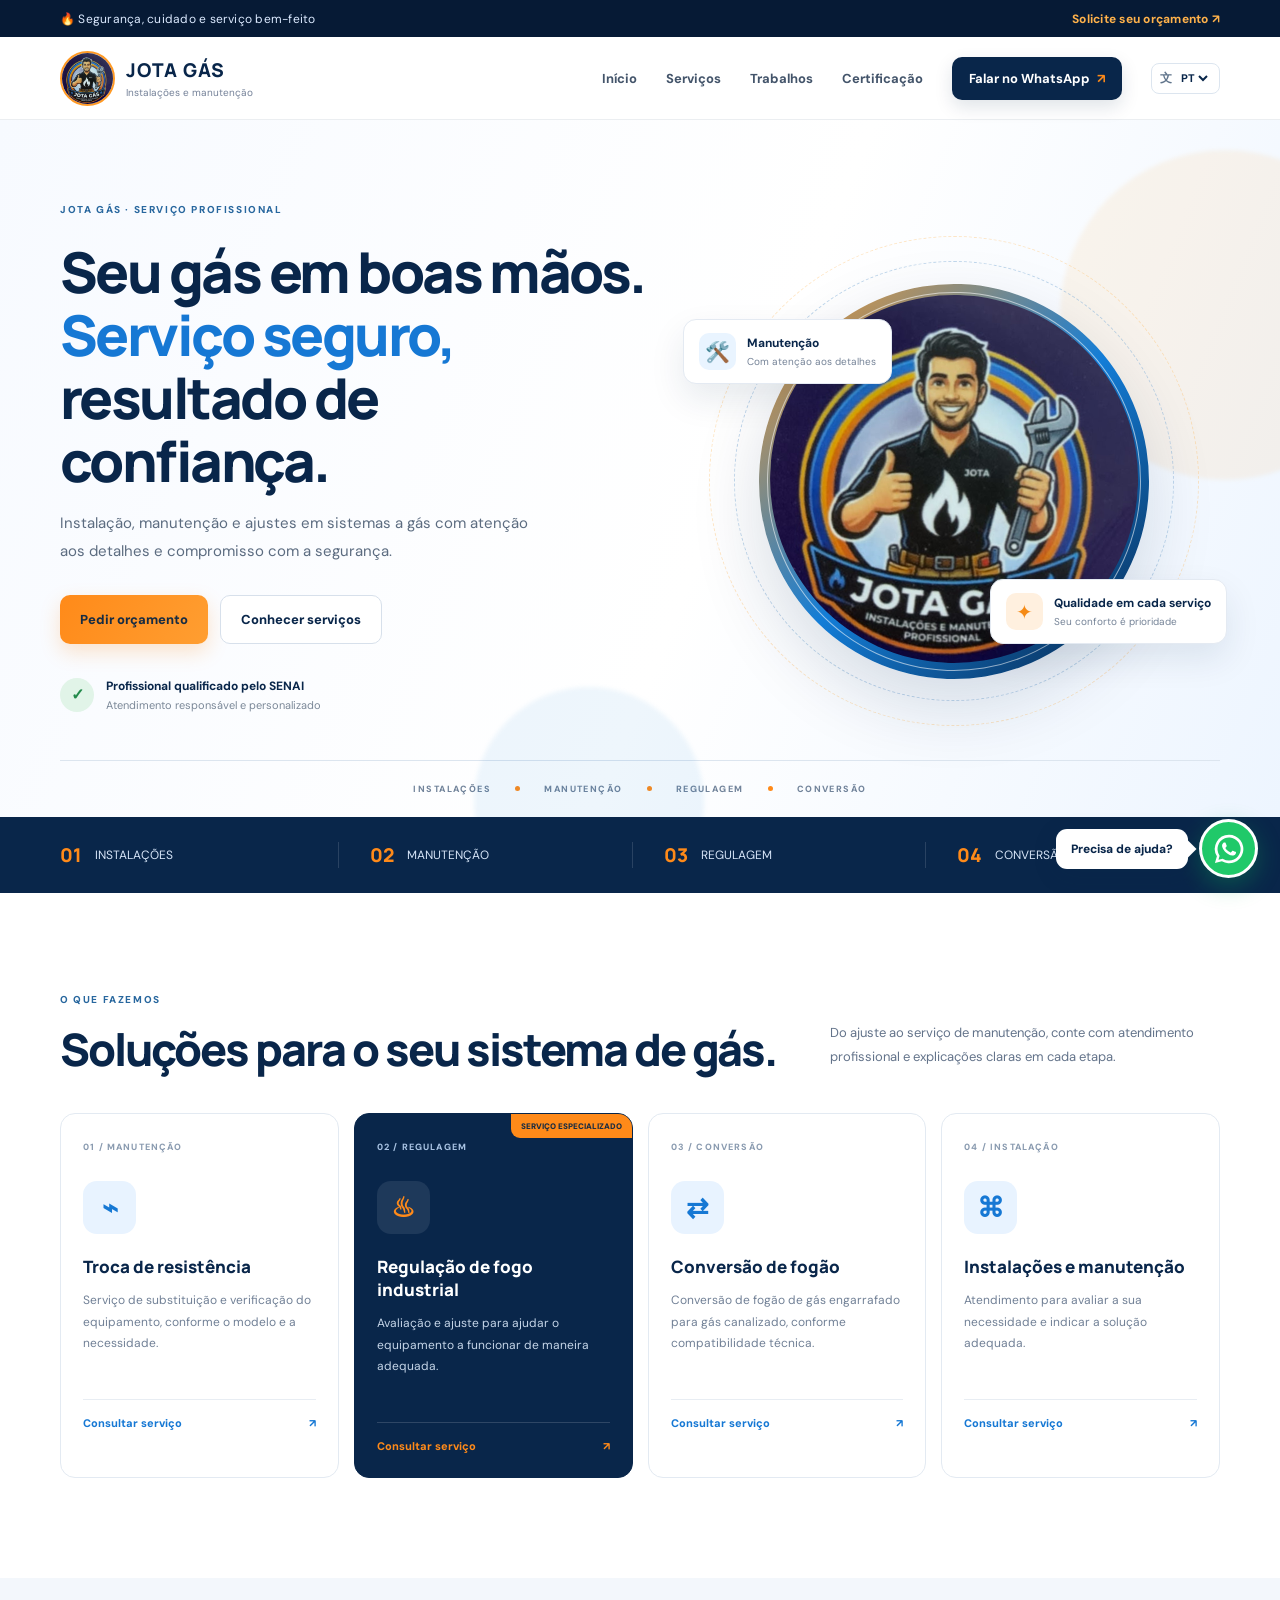
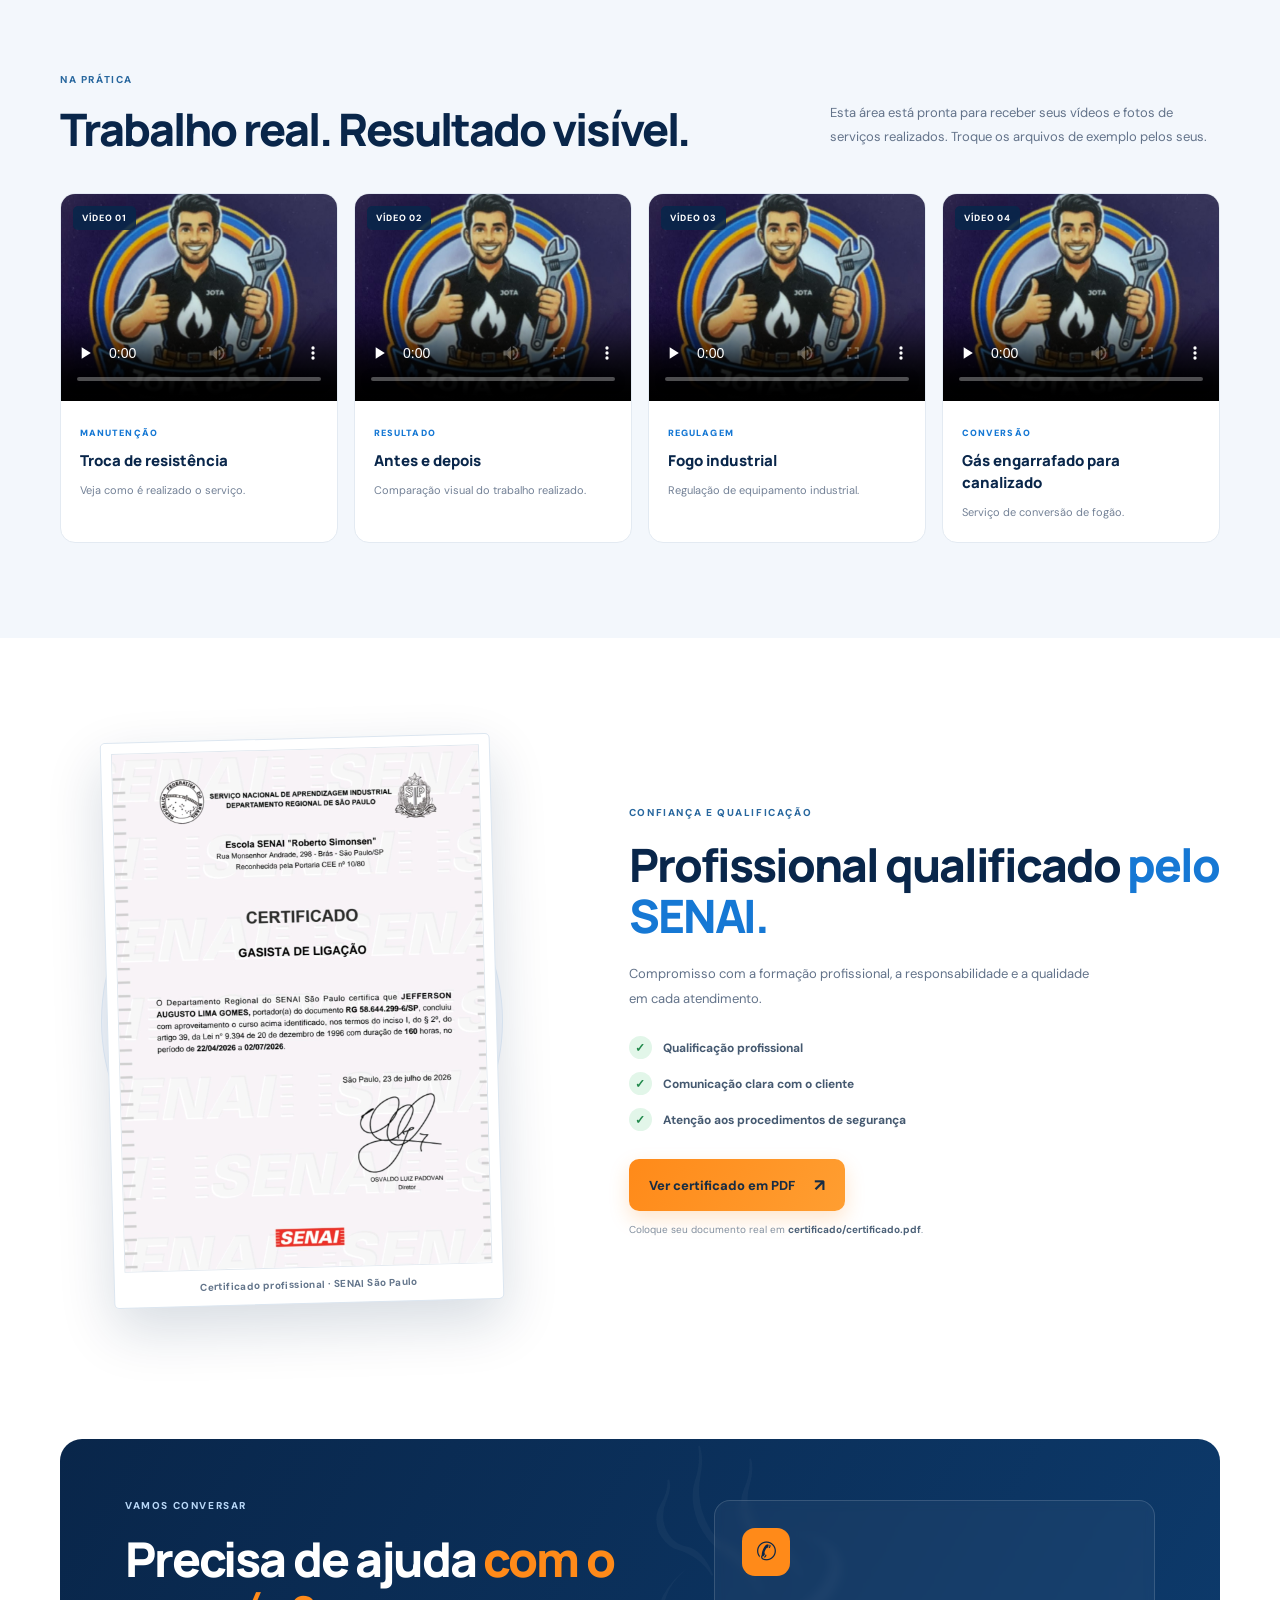
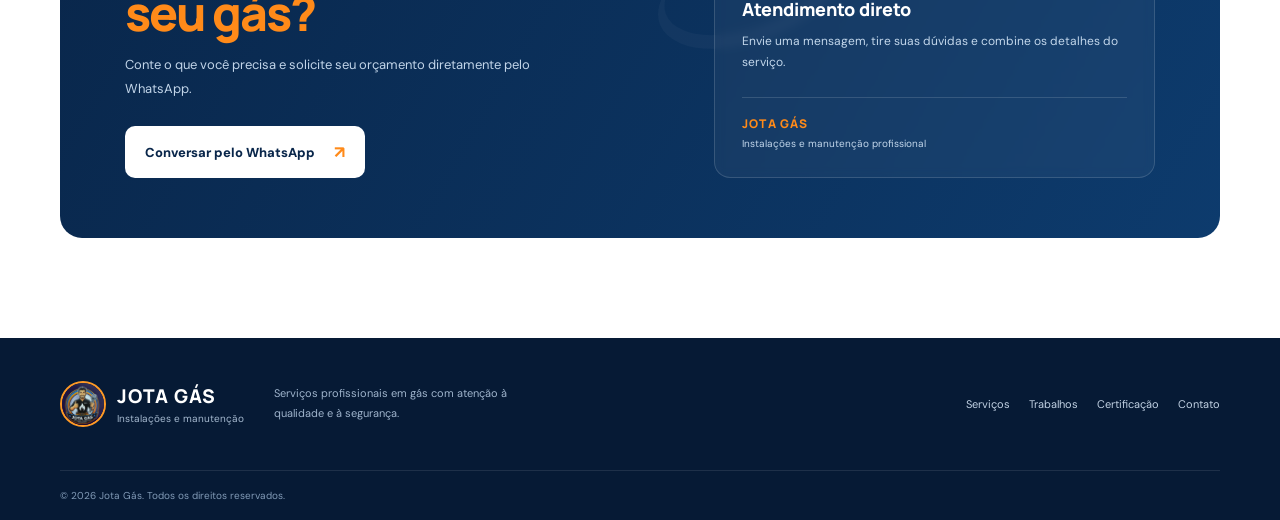
==== index.html @ b39dd852 "Update index.html" ====
<!DOCTYPE html>
<html lang="pt-BR">
<head>
  <meta charset="UTF-8">
  <meta name="viewport" content="width=device-width, initial-scale=1.0">
  <meta name="theme-color" content="#09264a">
  <meta name="description" content="Jota Gás — instalações, manutenção e serviços profissionais em gás. Atendimento pelo WhatsApp.">
  <title>Jota Gás | Instalações e Manutenção Profissional</title>

  <link rel="preconnect" href="https://fonts.googleapis.com">
  <link rel="preconnect" href="https://fonts.gstatic.com" crossorigin>
  <link href="https://fonts.googleapis.com/css2?family=DM+Sans:wght@400;500;600;700&family=Manrope:wght@400;500;600;700;800&display=swap" rel="stylesheet">

  <link rel="stylesheet" href="style.css">
</head>

<body>

  <!-- BARRA SUPERIOR -->
  <div class="topline">
    <div class="container topline-inner">
      <span>🔥 Segurança, cuidado e serviço bem-feito</span>
      <a href="#contato">
        Solicite seu orçamento <span aria-hidden="true">↗</span>
      </a>
    </div>
  </div>

  <!-- CABEÇALHO -->
  <header class="header">
    <div class="container nav-wrap">

      <a class="brand" href="#inicio" aria-label="Jota Gás - início">
        <img src="assets/logo-jota-gas.jpg" alt="Logo Jota Gás">
        <span>
          <strong>JOTA GÁS</strong>
          <small>Instalações e manutenção</small>
        </span>
      </a>

      <button class="menu-toggle" id="menuToggle"
        aria-label="Abrir menu" aria-expanded="false">
        <span></span>
        <span></span>
        <span></span>
      </button>

      <nav class="nav" id="nav">
        <a href="#inicio">Início</a>
        <a href="#servicos">Serviços</a>
        <a href="#trabalhos">Trabalhos</a>
        <a href="#certificado">Certificação</a>

        <a href="#contato" class="nav-cta">
          Falar no WhatsApp <span>↗</span>
        </a>

        <label class="language-switch" aria-label="Selecionar idioma">
          <span>文</span>
          <select id="languageSelect">
            <option value="pt-BR">PT</option>
            <option value="es">ES</option>
          </select>
        </label>
      </nav>

    </div>
  </header>

  <main>

    <!-- INÍCIO -->
    <section class="hero" id="inicio">

      <div class="hero-glow glow-one"></div>
      <div class="hero-glow glow-two"></div>

      <div class="container hero-grid">

        <div class="hero-copy reveal">

          <div class="eyebrow">
            <span class="eyebrow-dot"></span>
            JOTA GÁS · SERVIÇO PROFISSIONAL
          </div>

          <h1>
            Seu gás em boas mãos.<br>
            <span>Serviço seguro,</span><br>
            resultado de confiança.
          </h1>

          <p>
            Instalação, manutenção e ajustes em sistemas a gás
            com atenção aos detalhes e compromisso com a segurança.
          </p>

          <div class="hero-actions">
            <a class="btn btn-orange" href="#contato">
              Pedir orçamento <span>↗</span>
            </a>

            <a class="btn btn-outline" href="#servicos">
              <span class="play-icon">▶</span>
              Conhecer serviços
            </a>
          </div>

          <div class="hero-proof">
            <div class="proof-icon">✓</div>
            <div>
              <strong>Profissional qualificado pelo SENAI</strong>
              <small>Atendimento responsável e personalizado</small>
            </div>
          </div>

        </div>

        <div class="hero-visual reveal">

          <div class="hero-image-frame">
            <img src="assets/logo-jota-gas.jpg" alt="Identidade visual Jota Gás">
          </div>

          <div class="floating-note note-top">
            <span class="note-icon">🛠️</span>
            <div>
              <strong>Manutenção</strong>
              <small>Com atenção aos detalhes</small>
            </div>
          </div>

          <div class="floating-note note-bottom">
            <span class="note-icon orange">✦</span>
            <div>
              <strong>Qualidade em cada serviço</strong>
              <small>Seu conforto é prioridade</small>
            </div>
          </div>

          <div class="orbit orbit-a"></div>
          <div class="orbit orbit-b"></div>

        </div>

      </div>

      <div class="hero-bottom container">
        <span>INSTALAÇÕES</span><i></i>
        <span>MANUTENÇÃO</span><i></i>
        <span>REGULAGEM</span><i></i>
        <span>CONVERSÃO</span>
      </div>

    </section>

    <!-- DIFERENCIAIS -->
    <section class="trust-strip">
      <div class="container trust-grid">

        <div><b>01</b><span>Atendimento personalizado</span></div>
        <div><b>02</b><span>Orientação clara</span></div>
        <div><b>03</b><span>Foco em segurança</span></div>
        <div><b>04</b><span>Orçamento pelo WhatsApp</span></div>

      </div>
    </section>

    <!-- SERVIÇOS -->
    <section class="section services" id="servicos">
      <div class="container">

        <div class="section-heading reveal">

          <div>
            <div class="eyebrow">
              <span class="eyebrow-dot"></span>
              O QUE FAZEMOS
            </div>

            <h2>
              Soluções para o seu<br>
              <span>sistema de gás.</span>
            </h2>
          </div>

          <p>
            Do ajuste ao serviço de manutenção, conte com atendimento
            profissional e explicações claras em cada etapa.
          </p>

        </div>

        <div class="service-grid">

          <article class="service-card reveal">
            <div class="service-number">01 / MANUTENÇÃO</div>
            <div class="service-icon">⌁</div>

            <h3>Troca de resistência</h3>

            <p>
              Serviço de substituição e verificação do equipamento,
              conforme o modelo e a necessidade.
            </p>

            <a href="#contato" class="text-link"
              data-service="Troca de resistência">
              Consultar serviço <span>↗</span>
            </a>
          </article>

          <article class="service-card reveal featured">
            <div class="featured-tag">SERVIÇO ESPECIALIZADO</div>
            <div class="service-number">02 / REGULAGEM</div>
            <div class="service-icon">♨</div>

            <h3>Regulação de fogo industrial</h3>

            <p>
              Avaliação e ajuste para ajudar o equipamento
              a funcionar de maneira adequada.
            </p>

            <a href="#contato" class="text-link"
              data-service="Regulação de fogo industrial">
              Consultar serviço <span>↗</span>
            </a>
          </article>

          <article class="service-card reveal">
            <div class="service-number">03 / CONVERSÃO</div>
            <div class="service-icon">⇄</div>

            <h3>Conversão de fogão</h3>

            <p>
              Conversão de fogão de gás engarrafado para gás
              canalizado, conforme compatibilidade técnica.
            </p>

            <a href="#contato" class="text-link"
              data-service="Conversão de fogão para gás canalizado">
              Consultar serviço <span>↗</span>
            </a>
          </article>

          <article class="service-card reveal">
            <div class="service-number">04 / INSTALAÇÃO</div>
            <div class="service-icon">⌘</div>

            <h3>Instalações e manutenção</h3>

            <p>
              Atendimento para avaliar a sua necessidade
              e indicar a solução adequada.
            </p>

            <a href="#contato" class="text-link"
              data-service="Instalação ou manutenção de gás">
              Consultar serviço <span>↗</span>
            </a>
          </article>

        </div>
      </div>
    </section>

    <!-- VÍDEOS DE SERVIÇOS -->
    <section class="work-section" id="trabalhos">
      <div class="container">

        <div class="section-heading reveal">

          <div>
            <div class="eyebrow">
              <span class="eyebrow-dot"></span>
              NA PRÁTICA
            </div>

            <h2>
              Trabalho real.<br>
              <span>Resultado visível.</span>
            </h2>
          </div>

          <p>
            Conheça alguns dos serviços realizados pela Jota Gás.
            Assista aos vídeos e veja o trabalho na prática.
          </p>

        </div>

        <div class="work-grid">

          <!-- VÍDEO 1: TROCA DE RESISTÊNCIA -->
          <article class="work-card reveal">
            <div class="video-box">

              <video controls preload="none"
                playsinline poster="assets/logo-jota-gas.jpg">

                <source
                  src="https://www.dropbox.com/scl/fi/dbr6i4u9u4eh4umpe9jw5/antes-e-depois.mp4?rlkey=3hzh4wllg8vjygkenc4xn86ic&st=21f41i94&dl=1"
                  type="video/mp4">

                Seu navegador não suporta vídeo.
              </video>

              <span class="video-label">VÍDEO 01</span>
            </div>

            <div class="work-info">
              <span>MANUTENÇÃO</span>
              <h3>Troca de resistência</h3>
              <p>Veja como é realizado o serviço.</p>
            </div>
          </article>

          <!-- VÍDEO 2: ANTES E DEPOIS -->
          <article class="work-card reveal">
            <div class="video-box">

              <video controls preload="none"
                playsinline poster="assets/logo-jota-gas.jpg">

                <source
                  src="https://www.dropbox.com/scl/fi/edfctpz7jhsf4n76e5yf8/conversao-gas-canalizado.mp4?rlkey=751ypilnlzzcg7hvbvoiobd46&st=zlhns64r&dl=1"
                  type="video/mp4">

                Seu navegador não suporta vídeo.
              </video>

              <span class="video-label">VÍDEO 02</span>
            </div>

            <div class="work-info">
              <span>RESULTADO</span>
              <h3>Antes e depois</h3>
              <p>Comparação visual do trabalho realizado.</p>
            </div>
          </article>

          <!-- VÍDEO 3: FOGO INDUSTRIAL -->
          <article class="work-card reveal">
            <div class="video-box">

              <video controls preload="none"
                playsinline poster="assets/logo-jota-gas.jpg">

                <source
                  src="https://www.dropbox.com/scl/fi/eb65o9rx5phvmwj9i4o9o/HnVideoEditor_2026_11_03_103806008.mp4?rlkey=zq9l4fepmkvkedjf3y2xrg2m1&st=4picil2j&dl=1"
                  type="video/mp4">

                Seu navegador não suporta vídeo.
              </video>

              <span class="video-label">VÍDEO 03</span>
            </div>

            <div class="work-info">
              <span>REGULAGEM</span>
              <h3>Fogo industrial</h3>
              <p>Regulação de equipamento industrial.</p>
            </div>
          </article>

          <!-- VÍDEO 4: CONVERSÃO PARA GÁS CANALIZADO -->
          <article class="work-card reveal">
            <div class="video-box">

              <video controls preload="none"
                playsinline poster="assets/logo-jota-gas.jpg">

                <source
                  src="https://www.dropbox.com/scl/fi/mnfijfrzu4a7v6qpe3s74/HnVideoEditor_2026_11_03_204552830.mp4?rlkey=4tqgecrynn3399ztdjt9eqfav&st=m7wo98aj&dl=1"
                  type="video/mp4">

                Seu navegador não suporta vídeo.
              </video>

              <span class="video-label">VÍDEO 04</span>
            </div>

            <div class="work-info">
              <span>CONVERSÃO</span>
              <h3>Gás engarrafado para canalizado</h3>
              <p>Serviço de conversão de fogão.</p>
            </div>
          </article>

        </div>
      </div>
    </section>

    <!-- CERTIFICAÇÃO -->
        <section class="qualification" id="certificado">
      <div class="container qualification-grid">
        <div class="certificate-art reveal"><div class="certificate-real-frame"><a href="assets/certificado-senai.jpg" target="_blank" rel="noopener" aria-label="Abrir certificado SENAI em tamanho grande"><img class="certificate-real-image" src="assets/certificado-senai.jpg" alt="Certificado SENAI de Gasista de Ligação em nome de Jefferson Augusto Lima Gomes"></a><p class="certificate-caption">Certificado profissional · SENAI São Paulo</p></div><div class="cert-orbit"></div></div>
        <div class="qualification-copy reveal"><div class="eyebrow"><span class="eyebrow-dot"></span> CONFIANÇA E QUALIFICAÇÃO</div><h2>Profissional qualificado <span>pelo SENAI.</span></h2><p>Compromisso com a formação profissional, a responsabilidade e a qualidade em cada atendimento.</p><ul class="check-list"><li><span>✓</span> Qualificação profissional</li><li><span>✓</span> Comunicação clara com o cliente</li><li><span>✓</span> Atenção aos procedimentos de segurança</li></ul><a class="btn btn-orange" href="certificado/certificado.pdf" target="_blank" rel="noopener">Ver certificado em PDF <span>↗</span></a><small class="file-note">Coloque seu documento real em <b>certificado/certificado.pdf</b>.</small></div>
      </div>
    </section>

    <!-- CONTATO -->
    <section class="contact-section" id="contato">
      <div class="container contact-panel reveal">

        <div class="contact-decoration">♨</div>

        <div class="contact-copy">

          <div class="eyebrow light">
            <span class="eyebrow-dot"></span>
            VAMOS CONVERSAR
          </div>

          <h2>
            Precisa de ajuda<br>
            com o seu <span>gás?</span>
          </h2>

          <p>
            Conte o que você precisa e solicite seu orçamento
            diretamente pelo WhatsApp.
          </p>

          <a class="btn btn-white" id="contactWhatsapp"
            href="https://wa.me/5514998007658"
            target="_blank" rel="noopener">
            Conversar pelo WhatsApp <span>↗</span>
          </a>

        </div>

        <div class="contact-side">

          <div class="contact-mini-icon">✆</div>

          <h3>Atendimento direto</h3>

          <p>
            Envie uma mensagem, tire suas dúvidas e combine
            os detalhes do serviço.
          </p>

          <div class="contact-divider"></div>

          <span>JOTA GÁS</span>
          <small>Instalações e manutenção profissional</small>

        </div>

      </div>
    </section>

  </main>

  <!-- RODAPÉ: REMOVIDO "FEITO COM CARINHO" -->
  <footer class="footer">

    <div class="container footer-main">

      <a class="brand footer-brand" href="#inicio">
        <img src="assets/logo-jota-gas.jpg" alt="Logo Jota Gás">
        <span>
          <strong>JOTA GÁS</strong>
          <small>Instalações e manutenção</small>
        </span>
      </a>

      <p>
        Serviços profissionais em gás com atenção
        à qualidade e à segurança.
      </p>

      <div class="footer-links">
        <a href="#servicos">Serviços</a>
        <a href="#trabalhos">Trabalhos</a>
        <a href="#certificado">Certificação</a>
        <a href="#contato">Contato</a>
      </div>

    </div>

    <div class="container footer-bottom">
      <span>
        © <span id="year"></span> Jota Gás. Todos os direitos reservados.
      </span>
    </div>

  </footer>

  <!-- BOTÃO FLUTUANTE DO WHATSAPP -->
  <a class="whatsapp-float"
    id="floatingWhatsapp"
    href="https://wa.me/5514998007658"
    target="_blank"
    rel="noopener"
    aria-label="Falar com Jota Gás pelo WhatsApp">

    <span class="help-bubble">Precisa de ajuda?</span>

    <span class="wa-icon">
      <svg viewBox="0 0 32 32" aria-hidden="true">
        <path d="M16 .8A15.1 15.1 0 0 0 3.1 23.8L1 31l7.4-1.9A15.2 15.2 0 1 0 16 .8Zm0 27.5a12.3 12.3 0 0 1-6.3-1.7l-.5-.3-4.4 1.1 1.2-4.3-.3-.5A12.3 12.3 0 1 1 16 28.3Zm6.8-9.2c-.4-.2-2.2-1.1-2.6-1.2-.3-.1-.6-.2-.8.2-.2.4-1 1.2-1.2 1.4-.2.2-.4.3-.8.1-.4-.2-1.6-.6-3-1.9-1.1-1-1.9-2.2-2.1-2.6-.2-.4 0-.6.2-.8l.6-.7c.2-.2.2-.4.4-.6.1-.2 0-.5 0-.7-.1-.2-.8-2-1.1-2.7-.3-.7-.6-.6-.8-.6h-.7c-.2 0-.7.1-1 .5-.4.4-1.3 1.3-1.3 3.1s1.3 3.6 1.5 3.9c.2.3 2.6 4 6.2 5.5.9.4 1.6.6 2.1.7.9.3 1.7.2 2.3.1.7-.1 2.2-.9 2.5-1.8.3-.9.3-1.6.2-1.8-.1-.2-.3-.3-.7-.5Z"/>
      </svg>
    </span>

  </a>

  <script src="script.js"></script>

</body>
</html>
---- style.css ----
:root{--navy:#09264a;--navy2:#061a35;--blue:#1678d4;--orange:#ff8a19;--orange2:#ffb24b;--ink:#12243a;--muted:#63738a;--white:#fff;--pale:#f3f7fc;--line:#e3eaf2;--shadow:0 20px 60px rgba(7,31,62,.12)}
*{box-sizing:border-box}html{scroll-behavior:smooth;scroll-padding-top:90px}body{margin:0;font-family:"DM Sans",sans-serif;color:var(--ink);background:#fff;overflow-x:hidden}a{color:inherit;text-decoration:none}.container{width:min(1160px,calc(100% - 44px));margin:auto}.topline{background:#061a35;color:#dceaff;font-size:12px;letter-spacing:.02em}.topline-inner{height:37px;display:flex;align-items:center;justify-content:space-between}.topline a{color:#ffb24b;font-weight:700}.header{position:sticky;top:0;z-index:50;background:rgba(255,255,255,.94);backdrop-filter:blur(18px);border-bottom:1px solid rgba(9,38,74,.08)}.nav-wrap{height:82px;display:flex;align-items:center;justify-content:space-between}.brand{display:flex;align-items:center;gap:11px;min-width:0}.brand img{width:55px;height:55px;border-radius:50%;object-fit:cover;border:2px solid #ff9a25}.brand strong{display:block;font:800 19px Manrope,sans-serif;letter-spacing:.04em;color:var(--navy)}.brand small{display:block;font-size:10px;color:#748198;margin-top:3px}.nav{display:flex;align-items:center;gap:29px;font-size:13px;font-weight:700;color:#43546a}.nav>a:not(.nav-cta):hover{color:var(--blue)}.nav-cta{background:var(--navy);color:white;padding:13px 17px;border-radius:10px;box-shadow:0 7px 18px #09264a20}.nav-cta span{color:var(--orange);margin-left:7px}.menu-toggle{display:none;background:none;border:0;padding:8px}.menu-toggle span{display:block;width:25px;height:2px;background:var(--navy);margin:5px}
.hero{position:relative;background:linear-gradient(112deg,#f7faff 0%,#fff 56%,#edf5ff 100%);padding:83px 0 0;overflow:hidden}.hero-grid{display:grid;grid-template-columns:1.05fr .95fr;align-items:center;gap:40px;min-height:500px}.hero-copy{position:relative;z-index:2;padding-bottom:48px}.eyebrow{display:flex;align-items:center;gap:9px;color:#28679e;font-size:10px;font-weight:800;letter-spacing:.16em}.eyebrow-dot{width:8px;height:8px;border-radius:50%;background:var(--orange);box-shadow:0 0 0 5px #ff8a191c}.hero h1,.section-heading h2,.qualification h2,.contact-copy h2{font:800 clamp(37px,4.4vw,59px)/1.12 Manrope,sans-serif;letter-spacing:-.045em;color:var(--navy);margin:24px 0 18px}.hero h1 span,.section-heading h2 span,.qualification h2 span{color:var(--blue)}.hero-copy>p{max-width:490px;color:#5c6c80;font-size:15px;line-height:1.85;margin:0}.hero-actions{display:flex;flex-wrap:wrap;gap:12px;margin-top:29px}.btn{display:inline-flex;align-items:center;justify-content:center;gap:19px;padding:15px 20px;border-radius:10px;font-size:13px;font-weight:800;transition:transform .25s,box-shadow .25s}.btn:hover{transform:translateY(-3px);box-shadow:0 12px 25px #09264a24}.btn-orange{background:linear-gradient(120deg,var(--orange),#ff9e31);color:#172c43;box-shadow:0 8px 20px #ff8a1938}.btn-orange span{font-size:17px}.btn-outline{border:1px solid #d7e0eb;background:#fff;color:var(--navy)}.play-icon{font-size:11px;color:var(--blue)}.hero-proof{display:flex;align-items:center;gap:12px;margin-top:34px}.proof-icon{width:34px;height:34px;display:grid;place-items:center;background:#e1f4e8;color:#238a4b;border-radius:50%;font-weight:900}.hero-proof strong,.hero-proof small{display:block}.hero-proof strong{font-size:12px;color:var(--navy)}.hero-proof small{font-size:11px;color:#7b8898;margin-top:4px}.hero-visual{min-height:480px;position:relative;display:flex;align-items:center;justify-content:center}.hero-image-frame{position:relative;z-index:2;width:min(390px,85%);aspect-ratio:1;border-radius:50%;padding:11px;background:linear-gradient(135deg,#ff9b28,#137dd7 52%,#09264a);box-shadow:0 28px 70px #09264a24;transform:rotate(2deg)}.hero-image-frame:before{content:"";position:absolute;inset:8px;border:1px solid #ffffff90;border-radius:50%;z-index:1;pointer-events:none}.hero-image-frame img{width:100%;height:100%;border-radius:50%;object-fit:cover;object-position:center}.hero-glow{position:absolute;border-radius:50%;filter:blur(2px);pointer-events:none}.glow-one{width:330px;height:330px;background:#ffb24b1b;right:-110px;top:30px}.glow-two{width:230px;height:230px;background:#1682d512;left:37%;bottom:-100px}.floating-note{position:absolute;z-index:3;display:flex;align-items:center;gap:11px;background:#fff;border:1px solid #e4eaf2;border-radius:13px;padding:13px 15px;box-shadow:0 15px 35px #09264a18;animation:float 5s ease-in-out infinite}.note-top{top:78px;left:-5px}.note-bottom{right:-7px;bottom:77px;animation-delay:-2s}.note-icon{width:37px;height:37px;display:grid;place-items:center;border-radius:10px;background:#e9f4ff;font-size:20px}.note-icon.orange{background:#fff0df;color:#f58a15}.floating-note strong,.floating-note small{display:block}.floating-note strong{font-size:12px;color:var(--navy)}.floating-note small{font-size:10px;color:#758397;margin-top:4px}.orbit{position:absolute;border:1px dashed #8eb7dc88;border-radius:50%;width:440px;height:440px}.orbit-b{width:490px;height:490px;border-color:#ffb24b50}.hero-bottom{height:57px;border-top:1px solid #dce5ef;display:flex;align-items:center;justify-content:center;gap:24px;color:#71839a;font-size:9px;font-weight:800;letter-spacing:.16em}.hero-bottom i{width:5px;height:5px;background:var(--orange);border-radius:50%}
.trust-strip{background:var(--navy);color:white}.trust-grid{display:grid;grid-template-columns:repeat(4,1fr);padding:25px 0;gap:15px}.trust-grid>div{display:flex;align-items:center;gap:13px;border-right:1px solid #ffffff22;padding-left:16px}.trust-grid>div:first-child{padding-left:0}.trust-grid>div:last-child{border:0}.trust-grid b{font:800 19px Manrope;color:var(--orange)}.trust-grid span{font-size:12px;color:#d7e5f8}
.section{padding:100px 0}.section-heading{display:flex;align-items:flex-end;justify-content:space-between;gap:35px;margin-bottom:39px}.section-heading h2{font-size:clamp(32px,3.5vw,45px);margin:18px 0 0}.section-heading>p{max-width:390px;color:var(--muted);font-size:13px;line-height:1.85;margin:0 0 5px}.service-grid{display:grid;grid-template-columns:repeat(4,1fr);gap:15px}.service-card{position:relative;padding:27px 22px 24px;border:1px solid var(--line);border-radius:15px;background:white;transition:transform .3s,box-shadow .3s,border .3s;overflow:hidden}.service-card:hover{transform:translateY(-7px);box-shadow:var(--shadow);border-color:#b5d4f0}.service-card.featured{background:var(--navy);color:white;border-color:var(--navy)}.service-number{font-size:9px;font-weight:800;letter-spacing:.13em;color:#8a9bb0}.featured .service-number{color:#a9c3e3}.service-icon{display:grid;place-items:center;width:53px;height:53px;margin:28px 0 21px;border-radius:14px;background:#e8f3ff;color:var(--blue);font-size:27px;font-weight:700}.featured .service-icon{background:#ffffff16;color:var(--orange)}.service-card h3{font:800 17px Manrope,sans-serif;margin:0 0 12px;color:var(--navy)}.featured h3{color:white}.service-card p{font-size:12px;line-height:1.8;color:#718096;min-height:86px;margin:0 0 23px}.featured p{color:#c5d5e8}.text-link{display:flex;align-items:center;justify-content:space-between;border-top:1px solid #e8edf3;padding-top:16px;font-size:11px;font-weight:800;color:var(--blue)}.featured .text-link{border-color:#ffffff26;color:var(--orange)}.featured-tag{position:absolute;right:0;top:0;background:var(--orange);color:#1b2d42;font-size:8px;font-weight:900;padding:7px 10px;border-radius:0 0 0 9px}
.work-section{background:var(--pale);padding:95px 0}.work-grid{display:grid;grid-template-columns:repeat(4,1fr);gap:16px}.work-card{background:white;border:1px solid #e3eaf2;border-radius:15px;overflow:hidden;transition:transform .3s,box-shadow .3s}.work-card:hover{transform:translateY(-5px);box-shadow:var(--shadow)}.video-box{position:relative;background:#071b35;aspect-ratio:4/3;overflow:hidden}.video-box video{display:block;width:100%;height:100%;object-fit:cover}.video-label{position:absolute;top:12px;left:12px;padding:6px 9px;border-radius:5px;background:#09264ae0;color:white;font-size:9px;font-weight:800;letter-spacing:.08em;pointer-events:none}.work-info{padding:19px 19px 21px}.work-info>span{font-size:9px;font-weight:900;letter-spacing:.12em;color:var(--blue)}.work-info h3{font:800 15px/1.45 Manrope,sans-serif;color:var(--navy);margin:9px 0}.work-info p{font-size:11px;line-height:1.7;color:#738196;margin:0}.gallery-tip{display:flex;align-items:center;gap:8px;margin-top:23px;padding:14px 17px;border:1px dashed #bfd0e1;border-radius:10px;color:#63758b;font-size:11px;flex-wrap:wrap}.gallery-tip span{color:var(--blue);font-size:17px}.gallery-tip b{color:var(--navy)}
.qualification{padding:100px 0;background:#fff;overflow:hidden}.qualification-grid{display:grid;grid-template-columns:.9fr 1.1fr;align-items:center;gap:85px}.certificate-art{position:relative;display:grid;place-items:center;min-height:380px}.certificate-paper{position:relative;z-index:2;width:290px;min-height:345px;padding:27px 24px;background:linear-gradient(145deg,#fff,#f4f8fc);border:7px solid white;outline:1px solid #cbd9e7;box-shadow:0 22px 55px #09264a20;transform:rotate(-3deg);text-align:center}.certificate-paper:before{content:"";position:absolute;inset:7px;border:1px solid #d5e1ed;pointer-events:none}.cert-seal{width:47px;height:47px;border:2px solid var(--orange);border-radius:50%;display:grid;place-items:center;margin:0 auto 15px;color:var(--navy);font:800 15px Manrope}.cert-small{font-size:8px;letter-spacing:.17em;font-weight:900;color:#73869b}.certificate-paper h3{font:800 25px/1.2 Manrope;color:var(--navy);margin:19px 0}.certificate-paper h3 span{color:var(--blue)}.cert-line{height:3px;width:48px;background:var(--orange);margin:0 auto 17px}.certificate-paper p{font-size:10px;line-height:1.7;color:#718096}.cert-footer{display:flex;justify-content:space-between;border-top:1px solid #d9e2ec;margin-top:28px;padding-top:13px;font-size:8px;font-weight:900;color:var(--navy)}.cert-orbit{position:absolute;width:350px;height:350px;border-radius:50%;border:1px solid #dbe9f7;box-shadow:0 0 0 25px #f5f9fe,0 0 0 26px #e4effa}.qualification h2{font-size:clamp(33px,3.7vw,46px);margin:20px 0}.qualification-copy>p{max-width:480px;color:var(--muted);font-size:13px;line-height:1.9}.check-list{list-style:none;padding:0;margin:25px 0 28px;display:grid;gap:13px}.check-list li{display:flex;align-items:center;gap:11px;font-size:12px;font-weight:700;color:#455970}.check-list span{display:grid;place-items:center;width:23px;height:23px;border-radius:50%;background:#e2f6e9;color:#21894b;font-size:12px}.file-note{display:block;color:#8390a0;font-size:10px;margin-top:12px}.file-note b{color:#4c6178}
.contact-section{padding:35px 0 100px}.contact-panel{position:relative;display:grid;grid-template-columns:1.1fr .9fr;gap:50px;align-items:center;overflow:hidden;padding:60px 65px;background:linear-gradient(120deg,#09264a,#0d3b6d);border-radius:22px;color:white}.contact-decoration{position:absolute;font-size:280px;line-height:1;color:#ffffff08;right:31%;top:-30px;transform:rotate(-20deg);pointer-events:none}.eyebrow.light{color:#b8d7f7}.contact-copy,.contact-side{position:relative;z-index:1}.contact-copy h2{color:white;font-size:clamp(34px,4vw,48px);margin:20px 0 14px}.contact-copy h2 span{color:var(--orange)}.contact-copy p{max-width:410px;color:#c2d5e9;font-size:13px;line-height:1.8;margin-bottom:26px}.btn-white{background:#fff;color:var(--navy)}.btn-white span{color:var(--orange);font-size:17px}.contact-side{padding:27px;border:1px solid #ffffff25;border-radius:16px;background:#ffffff0b;backdrop-filter:blur(5px)}.contact-mini-icon{width:48px;height:48px;display:grid;place-items:center;border-radius:13px;background:var(--orange);color:var(--navy);font-size:25px}.contact-side h3{font:800 18px Manrope;margin:21px 0 10px}.contact-side p{font-size:12px;line-height:1.8;color:#c3d7eb;margin:0}.contact-divider{height:1px;background:#ffffff24;margin:23px 0 17px}.contact-side>span,.contact-side small{display:block}.contact-side>span{font:800 12px Manrope;color:var(--orange);letter-spacing:.1em}.contact-side small{font-size:10px;color:#c3d7eb;margin-top:5px}
.footer{background:#061a35;color:#d7e4f4}.footer-main{display:flex;align-items:center;gap:30px;padding:35px 0}.footer-brand strong{color:#fff}.footer-brand small{color:#a6bad0}.footer-brand img{width:46px;height:46px}.footer-main>p{max-width:260px;font-size:11px;line-height:1.8;color:#9fb4cc;margin-right:auto}.footer-links{display:flex;gap:19px;font-size:11px;color:#c2d2e4}.footer-links a:hover{color:var(--orange)}.footer-bottom{display:flex;justify-content:space-between;gap:15px;border-top:1px solid #ffffff19;padding:18px 0;color:#829bb7;font-size:10px}.footer-bottom b{color:var(--orange)}
.whatsapp-float{position:fixed;z-index:80;right:22px;bottom:22px;display:flex;align-items:center;gap:11px}.wa-icon{width:59px;height:59px;border-radius:50%;display:grid;place-items:center;background:#20c969;box-shadow:0 8px 25px #0caa5555;border:3px solid white;animation:waPulse 2s infinite}.wa-icon svg{width:30px;height:30px;fill:white}.help-bubble{background:white;color:var(--navy);font-size:12px;font-weight:800;padding:12px 15px;border-radius:11px;box-shadow:0 6px 25px #09264a20;position:relative;animation:float 3.5s ease-in-out infinite}.help-bubble:after{content:"";position:absolute;right:-6px;top:50%;transform:translateY(-50%) rotate(45deg);width:12px;height:12px;background:white}
.reveal{opacity:0;transform:translateY(22px);transition:opacity .7s ease,transform .7s ease}.reveal.visible{opacity:1;transform:translateY(0)}@keyframes float{0%,100%{transform:translateY(0)}50%{transform:translateY(-7px)}}@keyframes waPulse{0%{box-shadow:0 0 0 0 #20c96965,0 8px 25px #0caa5555}70%{box-shadow:0 0 0 13px #20c96900,0 8px 25px #0caa5555}100%{box-shadow:0 0 0 0 #20c96900,0 8px 25px #0caa5555}}
@media(max-width:980px){.nav{gap:16px}.nav-cta{padding:12px}.hero-grid{gap:12px}.hero h1{font-size:47px}.hero-visual{min-height:400px}.orbit{width:350px;height:350px}.orbit-b{width:390px;height:390px}.floating-note{padding:10px}.note-top{left:-4px}.note-bottom{right:-4px}.service-grid,.work-grid{grid-template-columns:repeat(2,1fr)}.service-card p{min-height:55px}.qualification-grid{gap:40px}.contact-panel{padding:45px}.footer-main{flex-wrap:wrap}.footer-main>p{max-width:unset;flex-basis:100%;order:3;margin:0}.footer-links{margin-left:auto}}
@media(max-width:700px){.container{width:min(100% - 32px,560px)}.topline-inner{height:34px;font-size:10px}.topline-inner>span{max-width:65%}.nav-wrap{height:70px}.brand img{width:47px;height:47px}.brand strong{font-size:16px}.brand small{font-size:9px}.menu-toggle{display:block;cursor:pointer}.nav{display:none;position:absolute;left:16px;right:16px;top:64px;flex-direction:column;align-items:stretch;gap:0;padding:10px;background:#fff;border:1px solid var(--line);border-radius:13px;box-shadow:var(--shadow)}.nav.open{display:flex}.nav>a{padding:14px 13px}.nav-cta{text-align:center;margin-top:5px}.hero{padding-top:51px}.hero-grid{grid-template-columns:1fr;gap:0}.hero-copy{padding-bottom:0}.hero h1{font-size:clamp(38px,10vw,50px);margin-top:19px}.hero-copy>p{font-size:13px}.hero-actions{margin-top:23px}.btn{padding:14px 15px;font-size:12px}.hero-proof{margin-top:25px}.hero-visual{min-height:365px;margin-top:8px}.hero-image-frame{width:min(290px,72%)}.orbit{width:300px;height:300px}.orbit-b{width:330px;height:330px}.note-top{top:34px;left:0}.note-bottom{bottom:37px;right:0}.floating-note strong{font-size:10px}.floating-note small{font-size:9px}.hero-bottom{height:48px;gap:10px;font-size:7px;letter-spacing:.08em}.trust-grid{grid-template-columns:repeat(2,1fr);gap:20px;padding:22px 0}.trust-grid>div{padding-left:0;border:0}.trust-grid b{font-size:17px}.trust-grid span{font-size:10px}.section,.work-section,.qualification{padding:70px 0}.section-heading{display:block;margin-bottom:28px}.section-heading h2{font-size:35px}.section-heading>p{margin-top:17px;font-size:12px}.service-grid,.work-grid{gap:11px}.service-card{padding:20px 15px}.service-number{font-size:8px}.service-icon{width:44px;height:44px;margin:22px 0 16px}.service-card h3{font-size:14px}.service-card p{font-size:11px;min-height:100px}.text-link{font-size:10px}.featured-tag{font-size:7px;padding:6px}.work-info{padding:15px 13px 17px}.work-info h3{font-size:13px}.work-info p{font-size:10px}.work-info>span{font-size:8px}.video-label{font-size:8px;top:7px;left:7px}.gallery-tip{font-size:10px;line-height:1.7}.qualification-grid{grid-template-columns:1fr;gap:35px}.certificate-art{min-height:330px}.certificate-paper{transform:rotate(-2deg) scale(.9)}.cert-orbit{width:300px;height:300px}.qualification h2{font-size:36px}.qualification-copy>p{font-size:12px}.contact-section{padding:15px 0 70px}.contact-panel{grid-template-columns:1fr;gap:30px;padding:32px 24px;border-radius:17px}.contact-copy h2{font-size:38px}.contact-side{padding:22px}.contact-decoration{font-size:190px;right:-5%;top:5%}.footer-main{gap:15px;padding:28px 0}.footer-links{width:100%;margin:0;flex-wrap:wrap;gap:15px}.footer-bottom{font-size:9px}.whatsapp-float{right:13px;bottom:14px;gap:8px}.wa-icon{width:53px;height:53px}.wa-icon svg{width:27px;height:27px}.help-bubble{font-size:10px;padding:10px 11px}}
@media(prefers-reduced-motion:reduce){*,*:before,*:after{scroll-behavior:auto!important;animation:none!important;transition:none!important}.reveal{opacity:1;transform:none}}

.language-switch{display:flex;align-items:center;gap:5px;padding:6px 8px;border:1px solid #dce5ef;border-radius:8px;background:#fff;color:#60748b;font-size:12px}
.language-switch select{border:0;background:transparent;color:#09264a;font:800 11px "DM Sans",sans-serif;outline:none;cursor:pointer}
@media(max-width:700px){.language-switch{justify-content:center;margin:5px 0 2px;padding:11px}.language-switch select{font-size:12px}}

/* Certificado SENAI real: substitui a ilustração decorativa anterior */
.certificate-real-frame{position:relative;z-index:2;width:min(100%,390px);padding:10px;background:#fff;border:1px solid #dce6f0;border-radius:5px;box-shadow:0 22px 55px rgba(9,38,74,.16);transform:rotate(-1.5deg)}
.certificate-real-frame a{display:block;line-height:0;cursor:zoom-in}
.certificate-real-image{display:block;width:100%;height:auto;max-height:540px;object-fit:contain;border:1px solid #e1e8ef}
.certificate-caption{margin:10px 0 2px;text-align:center;font-size:10px;font-weight:700;letter-spacing:.04em;color:#63758b}
@media(max-width:700px){.certificate-real-frame{width:min(100%,330px)}.certificate-real-image{max-height:480px}}
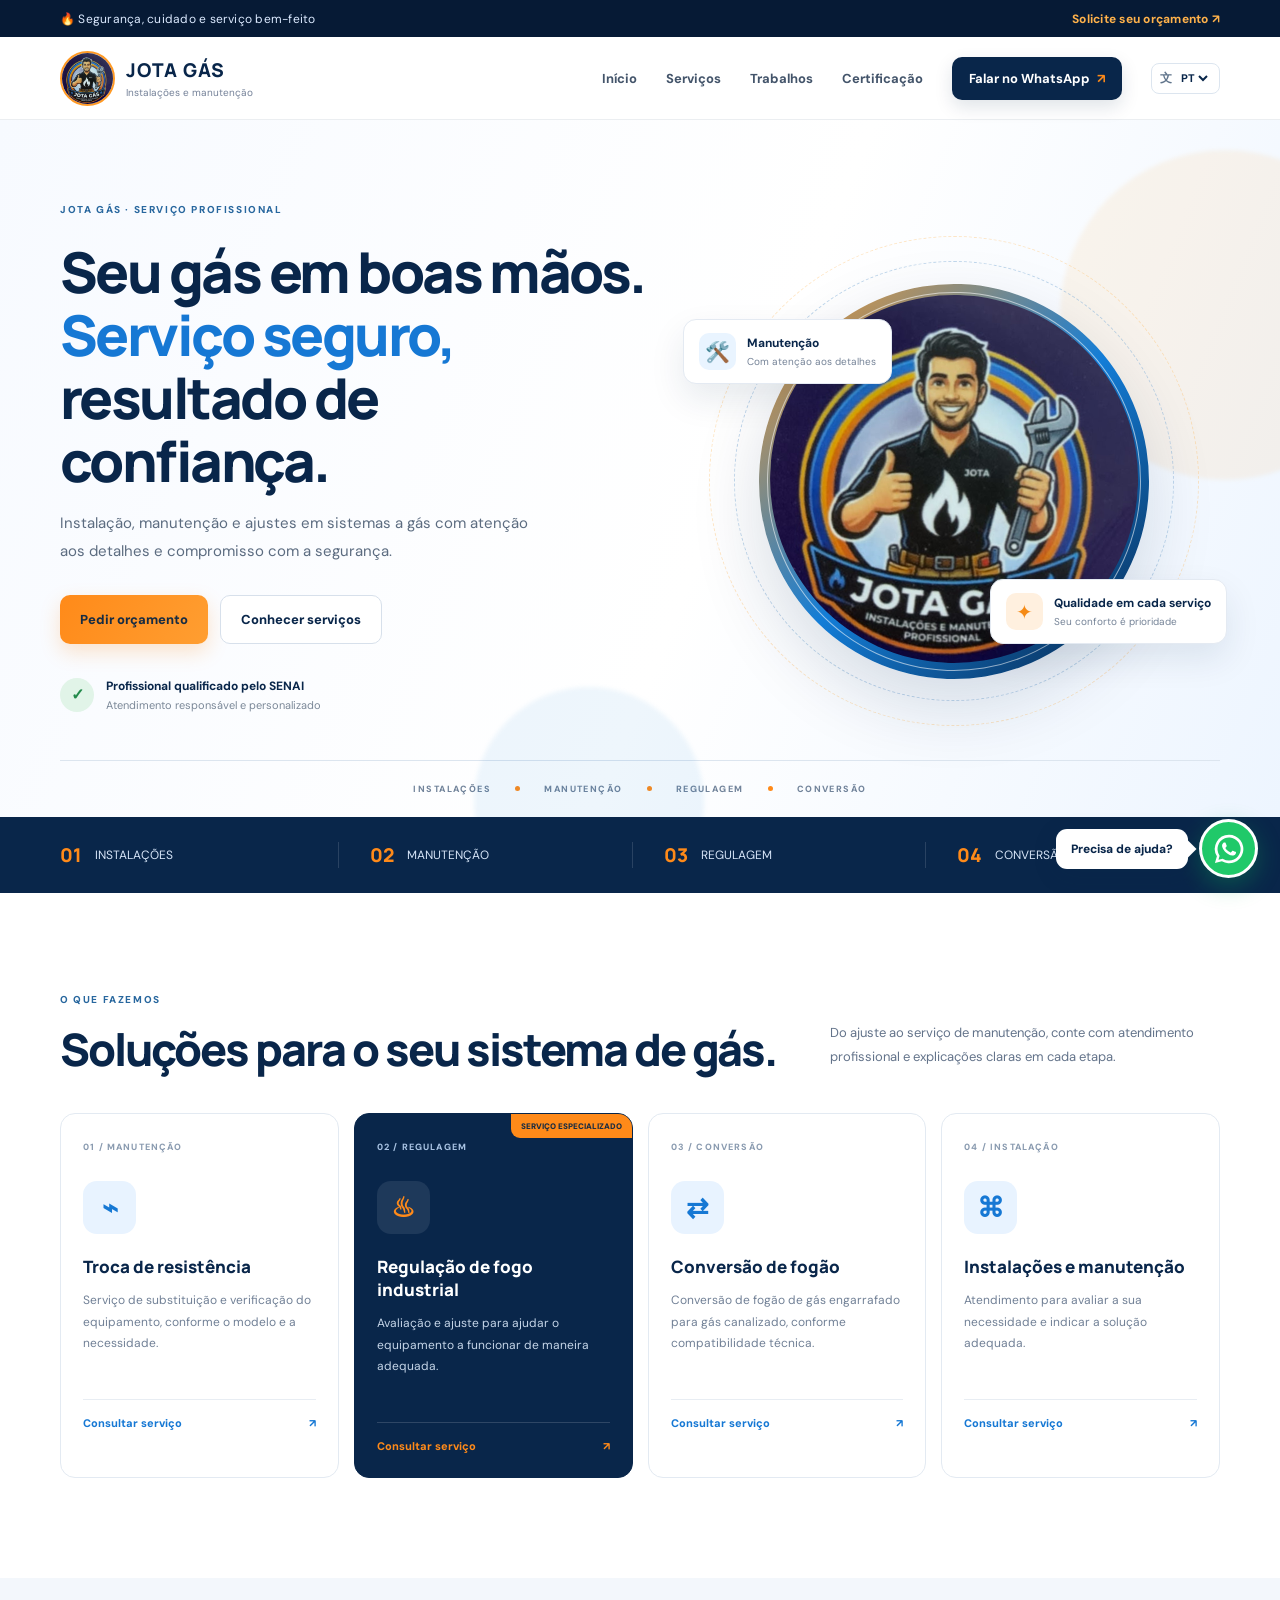
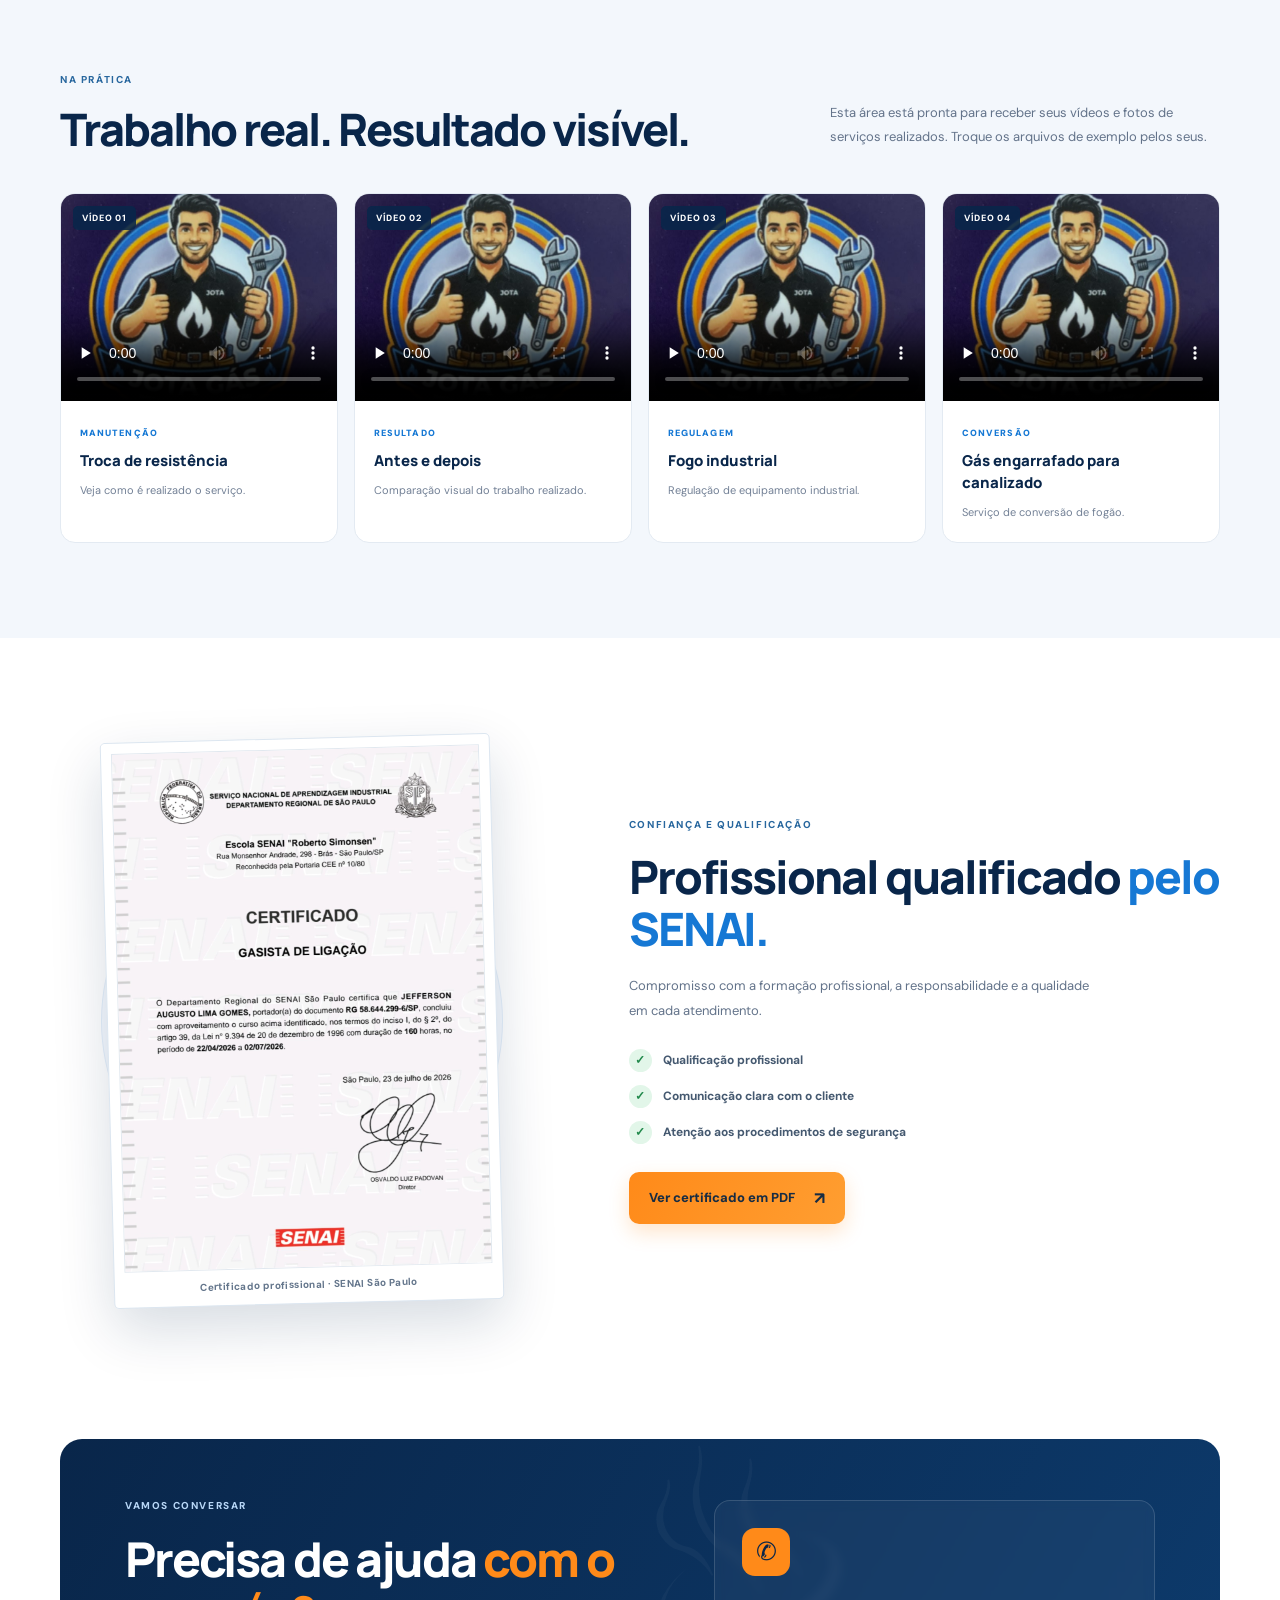
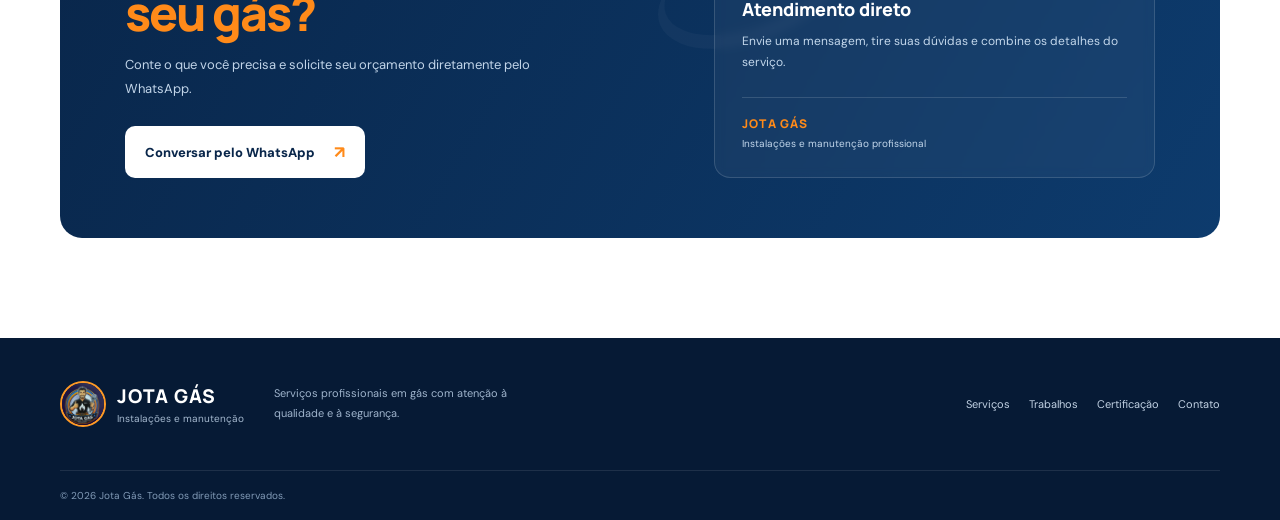
==== commit f2801076: "Update index.html" ====
--- a/index.html
+++ b/index.html
@@ -398,7 +398,7 @@
         <section class="qualification" id="certificado">
       <div class="container qualification-grid">
         <div class="certificate-art reveal"><div class="certificate-real-frame"><a href="assets/certificado-senai.jpg" target="_blank" rel="noopener" aria-label="Abrir certificado SENAI em tamanho grande"><img class="certificate-real-image" src="assets/certificado-senai.jpg" alt="Certificado SENAI de Gasista de Ligação em nome de Jefferson Augusto Lima Gomes"></a><p class="certificate-caption">Certificado profissional · SENAI São Paulo</p></div><div class="cert-orbit"></div></div>
-        <div class="qualification-copy reveal"><div class="eyebrow"><span class="eyebrow-dot"></span> CONFIANÇA E QUALIFICAÇÃO</div><h2>Profissional qualificado <span>pelo SENAI.</span></h2><p>Compromisso com a formação profissional, a responsabilidade e a qualidade em cada atendimento.</p><ul class="check-list"><li><span>✓</span> Qualificação profissional</li><li><span>✓</span> Comunicação clara com o cliente</li><li><span>✓</span> Atenção aos procedimentos de segurança</li></ul><a class="btn btn-orange" href="certificado/certificado.pdf" target="_blank" rel="noopener">Ver certificado em PDF <span>↗</span></a><small class="file-note">Coloque seu documento real em <b>certificado/certificado.pdf</b>.</small></div>
+        <div class="qualification-copy reveal"><div class="eyebrow"><span class="eyebrow-dot"></span> CONFIANÇA E QUALIFICAÇÃO</div><h2>Profissional qualificado <span>pelo SENAI.</span></h2><p>Compromisso com a formação profissional, a responsabilidade e a qualidade em cada atendimento.</p><ul class="check-list"><li><span>✓</span> Qualificação profissional</li><li><span>✓</span> Comunicação clara com o cliente</li><li><span>✓</span> Atenção aos procedimentos de segurança</li></ul><a class="btn btn-orange" href="certificado/certificado.pdf" target="_blank" rel="noopener">Ver certificado em PDF <span>↗</span></a></div>
       </div>
     </section>
 
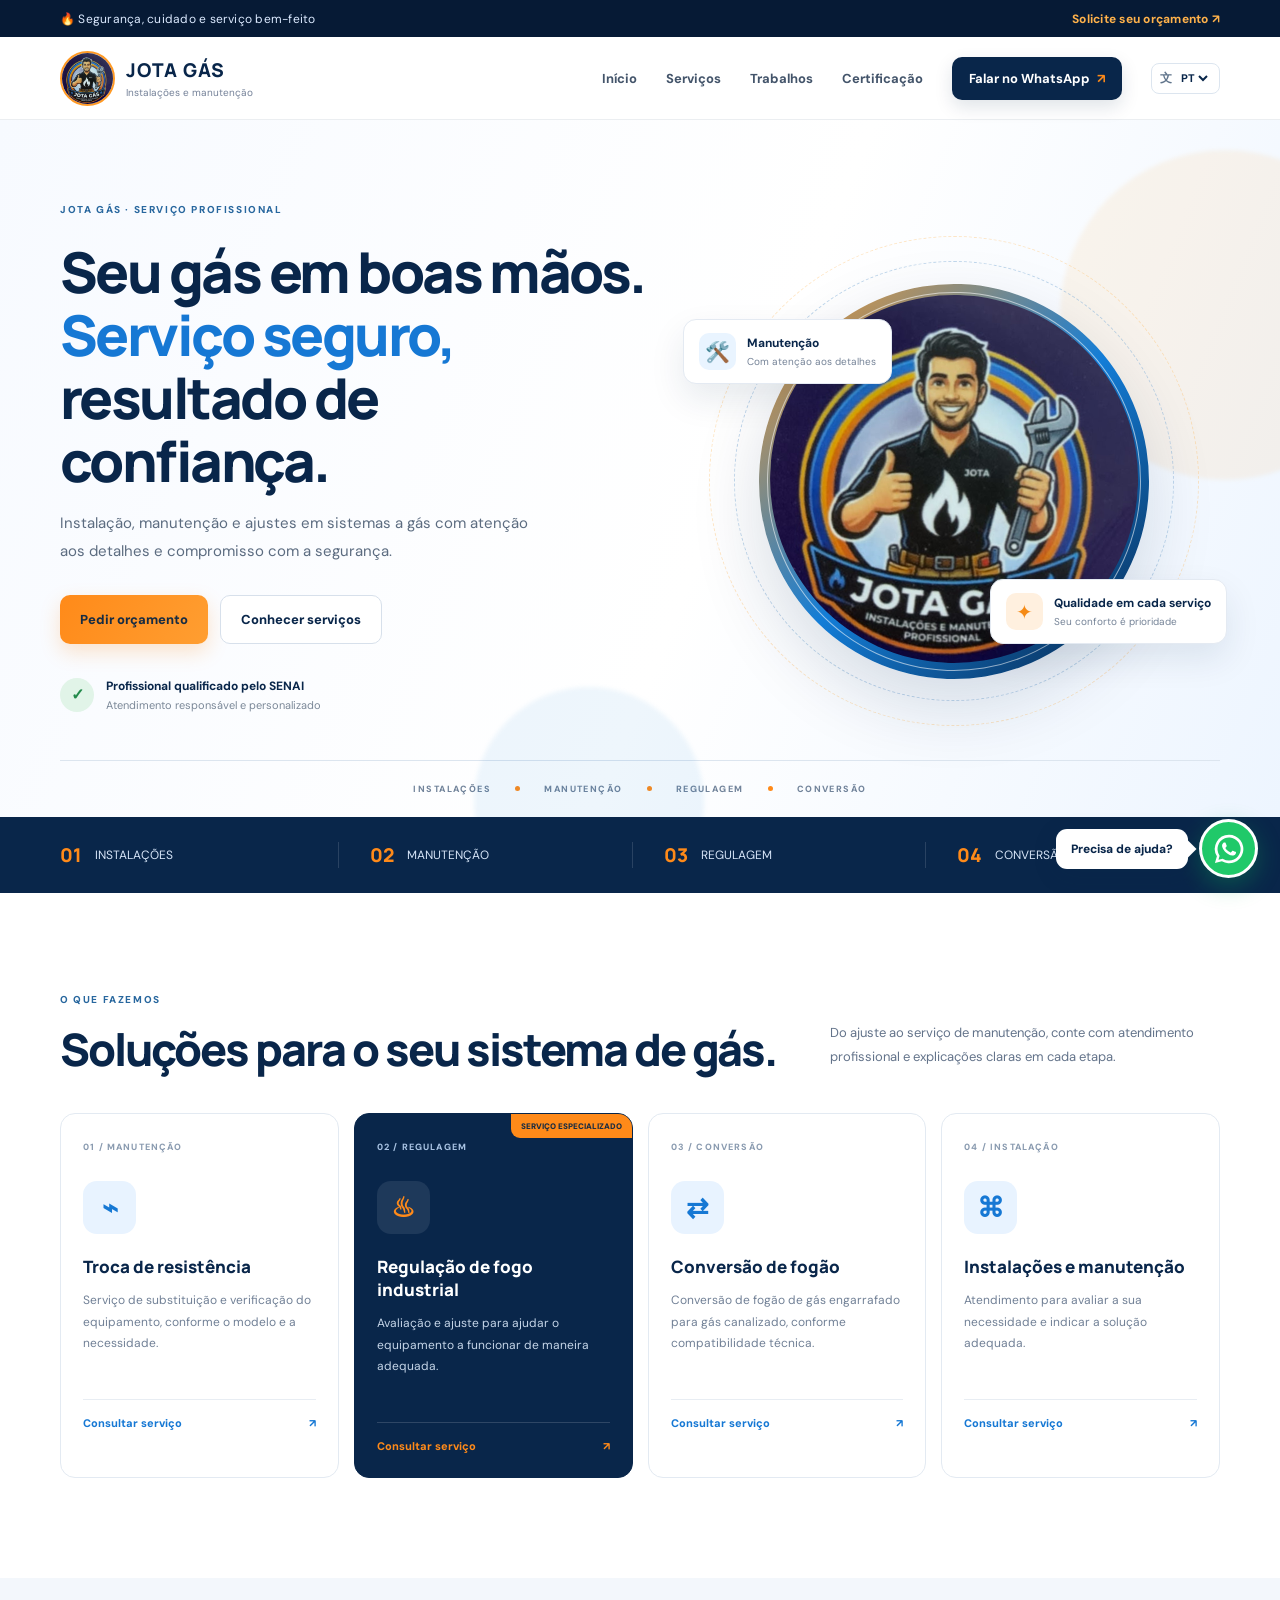
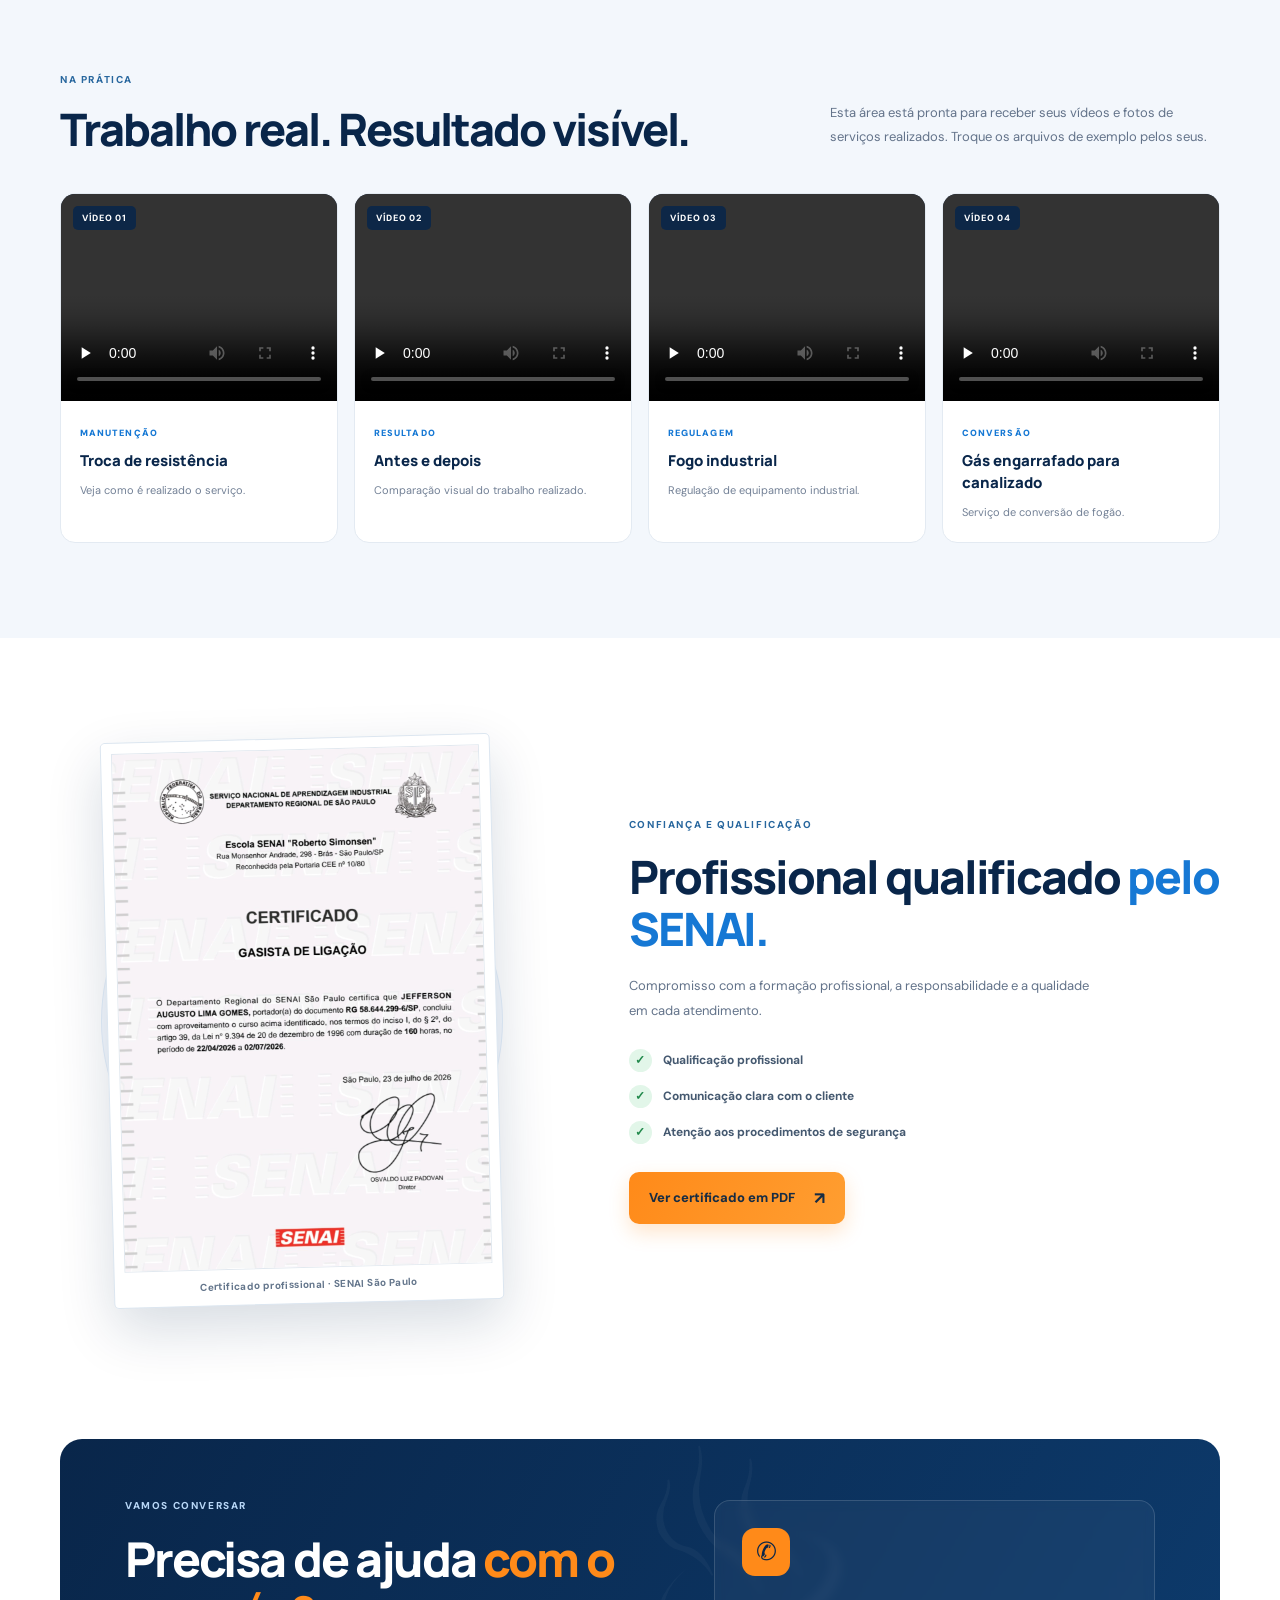
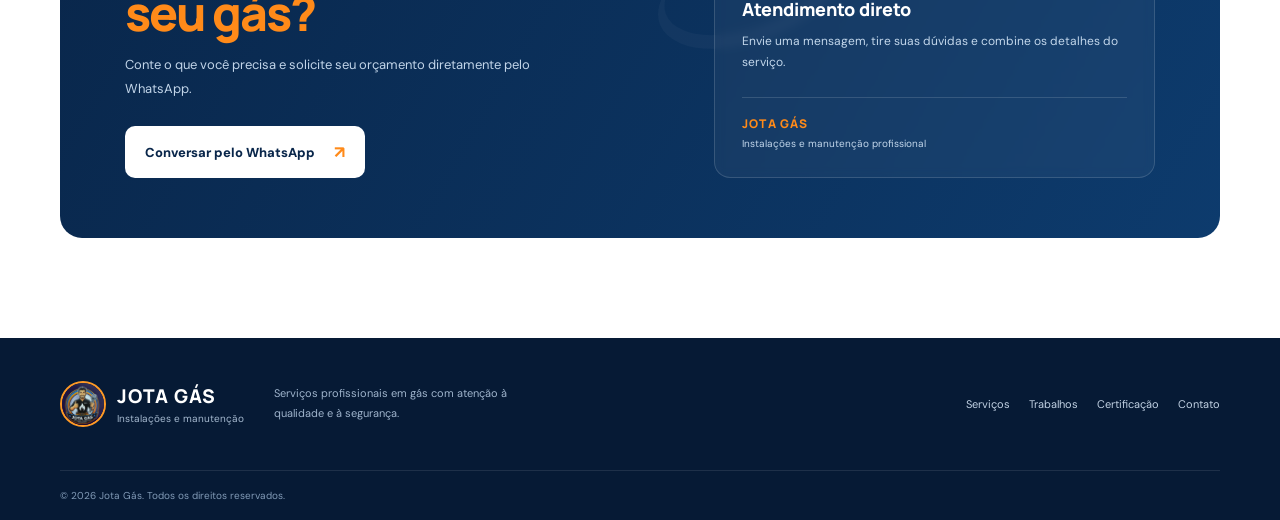
==== commit 2e0d62ae: "Update text and video attributes in index.html" ====
--- a/index.html
+++ b/index.html
@@ -86,7 +86,7 @@
           </div>
 
           <h1>
-            Seu gás em boas mãos.<br>
+            Sua cozinha em boas mãos.<br>
             <span>Serviço seguro,</span><br>
             resultado de confiança.
           </h1>
@@ -299,7 +299,7 @@
             <div class="video-box">
 
               <video controls preload="none"
-                playsinline poster="assets/logo-jota-gas.jpg">
+                playsinline>
 
                 <source
                   src="https://www.dropbox.com/scl/fi/dbr6i4u9u4eh4umpe9jw5/antes-e-depois.mp4?rlkey=3hzh4wllg8vjygkenc4xn86ic&st=21f41i94&dl=1"
@@ -323,7 +323,7 @@
             <div class="video-box">
 
               <video controls preload="none"
-                playsinline poster="assets/logo-jota-gas.jpg">
+                playsinline>
 
                 <source
                   src="https://www.dropbox.com/scl/fi/edfctpz7jhsf4n76e5yf8/conversao-gas-canalizado.mp4?rlkey=751ypilnlzzcg7hvbvoiobd46&st=zlhns64r&dl=1"
@@ -347,7 +347,7 @@
             <div class="video-box">
 
               <video controls preload="none"
-                playsinline poster="assets/logo-jota-gas.jpg">
+                playsinline>
 
                 <source
                   src="https://www.dropbox.com/scl/fi/eb65o9rx5phvmwj9i4o9o/HnVideoEditor_2026_11_03_103806008.mp4?rlkey=zq9l4fepmkvkedjf3y2xrg2m1&st=4picil2j&dl=1"
@@ -361,7 +361,7 @@
 
             <div class="work-info">
               <span>REGULAGEM</span>
-              <h3>Fogo industrial</h3>
+              <h3>Fogão industrial</h3>
               <p>Regulação de equipamento industrial.</p>
             </div>
           </article>
@@ -371,7 +371,7 @@
             <div class="video-box">
 
               <video controls preload="none"
-                playsinline poster="assets/logo-jota-gas.jpg">
+                playsinline>
 
                 <source
                   src="https://www.dropbox.com/scl/fi/mnfijfrzu4a7v6qpe3s74/HnVideoEditor_2026_11_03_204552830.mp4?rlkey=4tqgecrynn3399ztdjt9eqfav&st=m7wo98aj&dl=1"
@@ -385,7 +385,7 @@
 
             <div class="work-info">
               <span>CONVERSÃO</span>
-              <h3>Gás engarrafado para canalizado</h3>
+              <h3>Gás Encanado para gás de botijão</h3>
               <p>Serviço de conversão de fogão.</p>
             </div>
           </article>
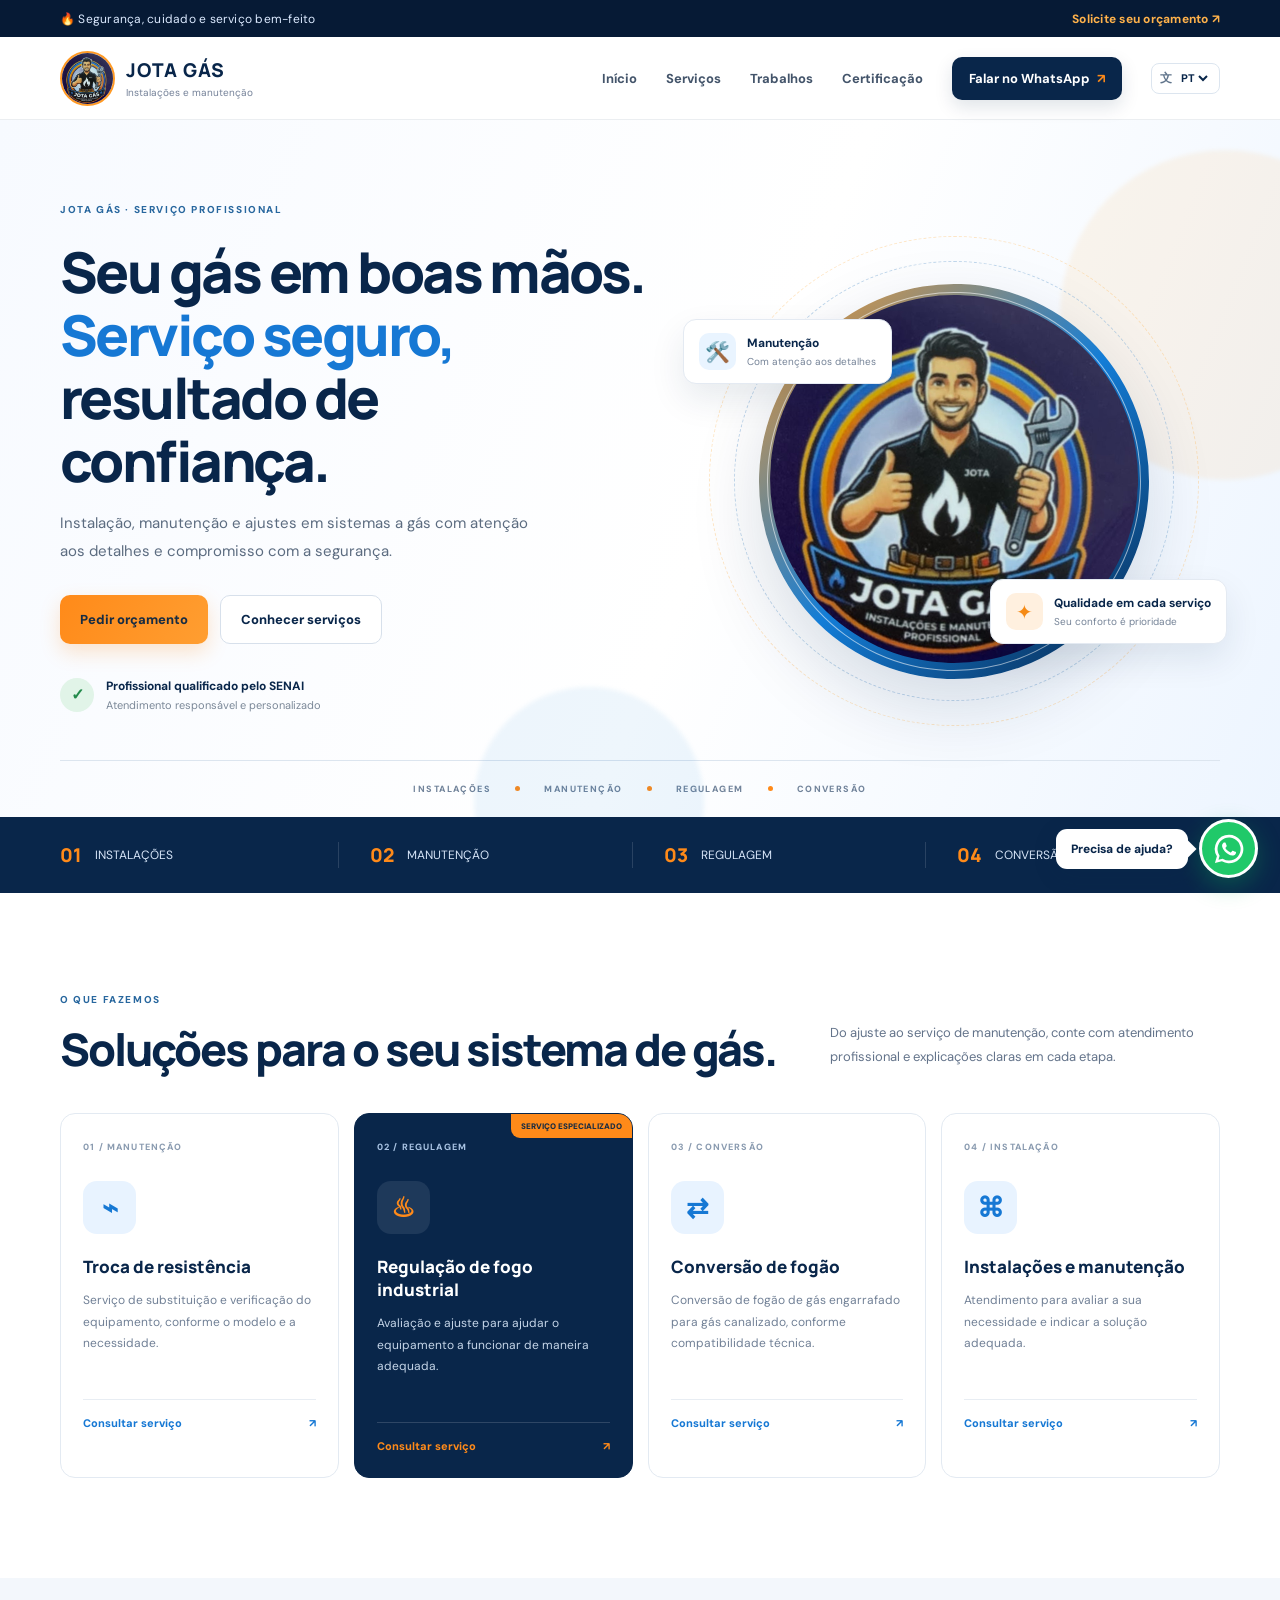
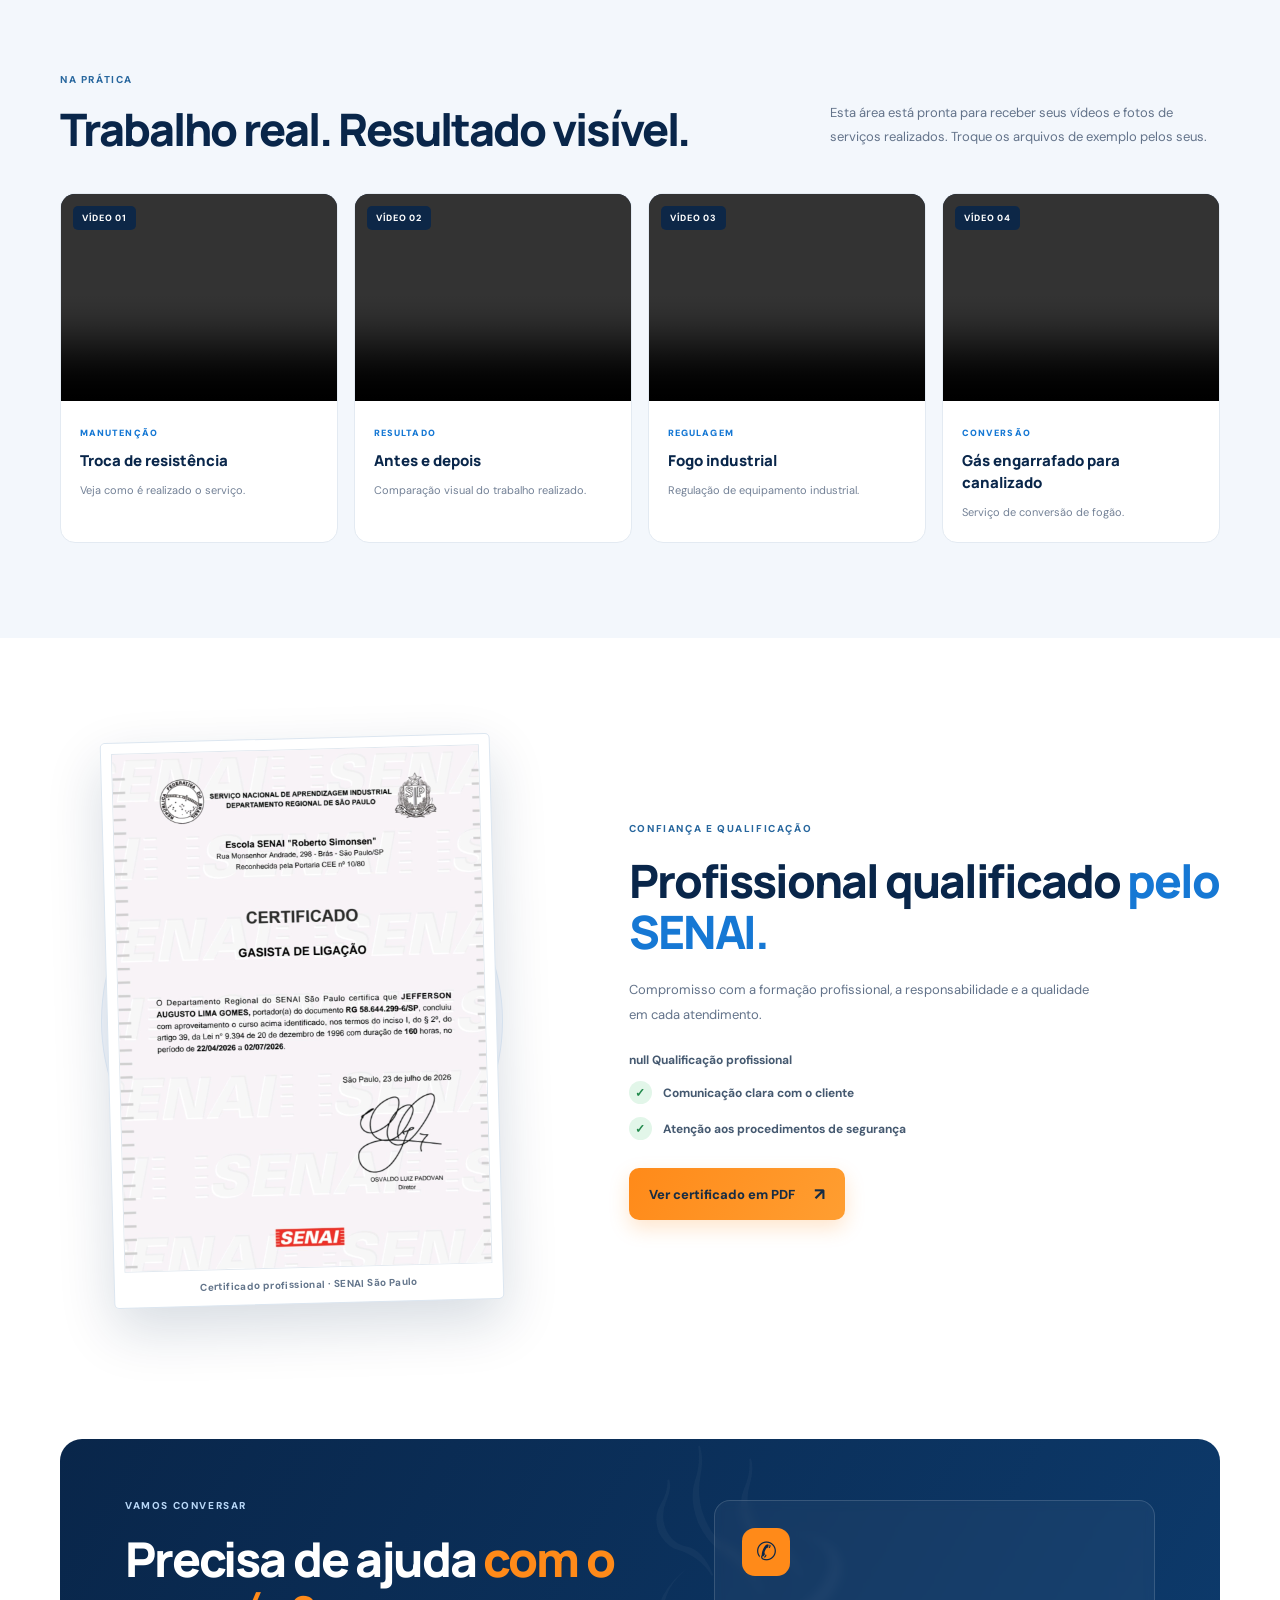
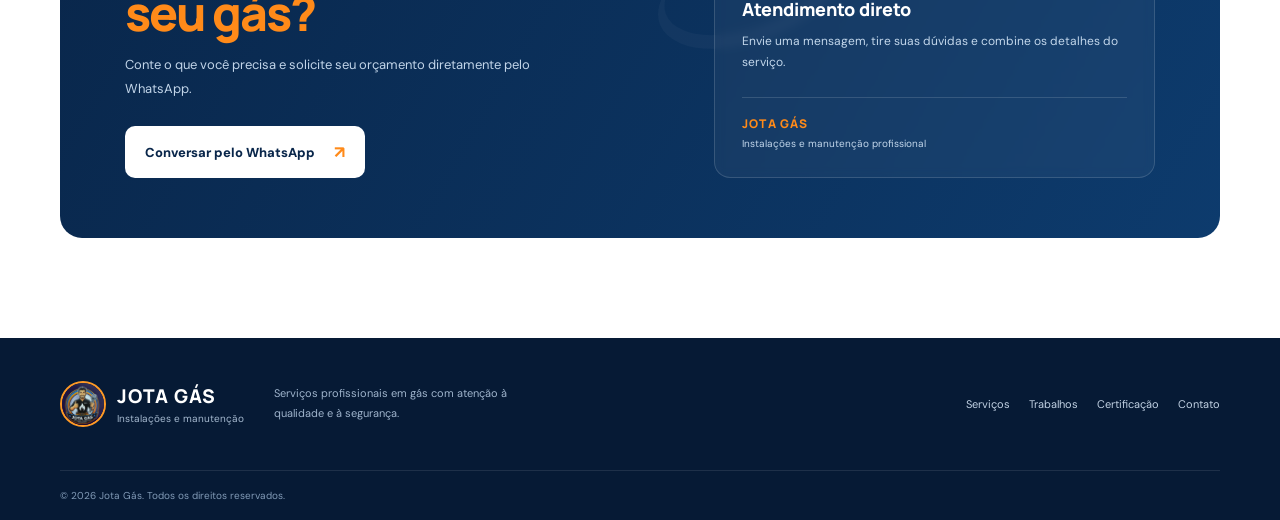
==== commit 964d47de: "Fix video tag formatting in index.html" ====
--- a/index.html
+++ b/index.html
@@ -298,8 +298,7 @@
           <article class="work-card reveal">
             <div class="video-box">
 
-              <video controls preload="none"
-                playsinline>
+              <video controls preload="none">
 
                 <source
                   src="https://www.dropbox.com/scl/fi/dbr6i4u9u4eh4umpe9jw5/antes-e-depois.mp4?rlkey=3hzh4wllg8vjygkenc4xn86ic&st=21f41i94&dl=1"
@@ -322,8 +321,7 @@
           <article class="work-card reveal">
             <div class="video-box">
 
-              <video controls preload="none"
-                playsinline>
+              <video controls preload="none">
 
                 <source
                   src="https://www.dropbox.com/scl/fi/edfctpz7jhsf4n76e5yf8/conversao-gas-canalizado.mp4?rlkey=751ypilnlzzcg7hvbvoiobd46&st=zlhns64r&dl=1"
@@ -346,8 +344,7 @@
           <article class="work-card reveal">
             <div class="video-box">
 
-              <video controls preload="none"
-                playsinline>
+              <video controls preload="none">
 
                 <source
                   src="https://www.dropbox.com/scl/fi/eb65o9rx5phvmwj9i4o9o/HnVideoEditor_2026_11_03_103806008.mp4?rlkey=zq9l4fepmkvkedjf3y2xrg2m1&st=4picil2j&dl=1"
@@ -370,8 +367,7 @@
           <article class="work-card reveal">
             <div class="video-box">
 
-              <video controls preload="none"
-                playsinline>
+              <video controls preload="none">
 
                 <source
                   src="https://www.dropbox.com/scl/fi/mnfijfrzu4a7v6qpe3s74/HnVideoEditor_2026_11_03_204552830.mp4?rlkey=4tqgecrynn3399ztdjt9eqfav&st=m7wo98aj&dl=1"
@@ -398,7 +394,7 @@
         <section class="qualification" id="certificado">
       <div class="container qualification-grid">
         <div class="certificate-art reveal"><div class="certificate-real-frame"><a href="assets/certificado-senai.jpg" target="_blank" rel="noopener" aria-label="Abrir certificado SENAI em tamanho grande"><img class="certificate-real-image" src="assets/certificado-senai.jpg" alt="Certificado SENAI de Gasista de Ligação em nome de Jefferson Augusto Lima Gomes"></a><p class="certificate-caption">Certificado profissional · SENAI São Paulo</p></div><div class="cert-orbit"></div></div>
-        <div class="qualification-copy reveal"><div class="eyebrow"><span class="eyebrow-dot"></span> CONFIANÇA E QUALIFICAÇÃO</div><h2>Profissional qualificado <span>pelo SENAI.</span></h2><p>Compromisso com a formação profissional, a responsabilidade e a qualidade em cada atendimento.</p><ul class="check-list"><li><span>✓</span> Qualificação profissional</li><li><span>✓</span> Comunicação clara com o cliente</li><li><span>✓</span> Atenção aos procedimentos de segurança</li></ul><a class="btn btn-orange" href="certificado/certificado.pdf" target="_blank" rel="noopener">Ver certificado em PDF <span>↗</span></a></div>
+        <div class="qualification-copy reveal"><div class="eyebrow"><span class="eyebrow-dot"></span> CONFIANÇA E QUALIFICAÇÃO</div><h2>Profissional qualificado <span>pelo SENAI.</span></h2><p>Compromisso com a formação profissional, a responsabilidade e a qualidade em cada atendimento.</p><ul class="check-list"><li> Qualificação profissional</li><li><span>✓</span> Comunicação clara com o cliente</li><li><span>✓</span> Atenção aos procedimentos de segurança</li></ul><a class="btn btn-orange" href="certificado/certificado.pdf" target="_blank" rel="noopener">Ver certificado em PDF <span>↗</span></a></div>
       </div>
     </section>
 
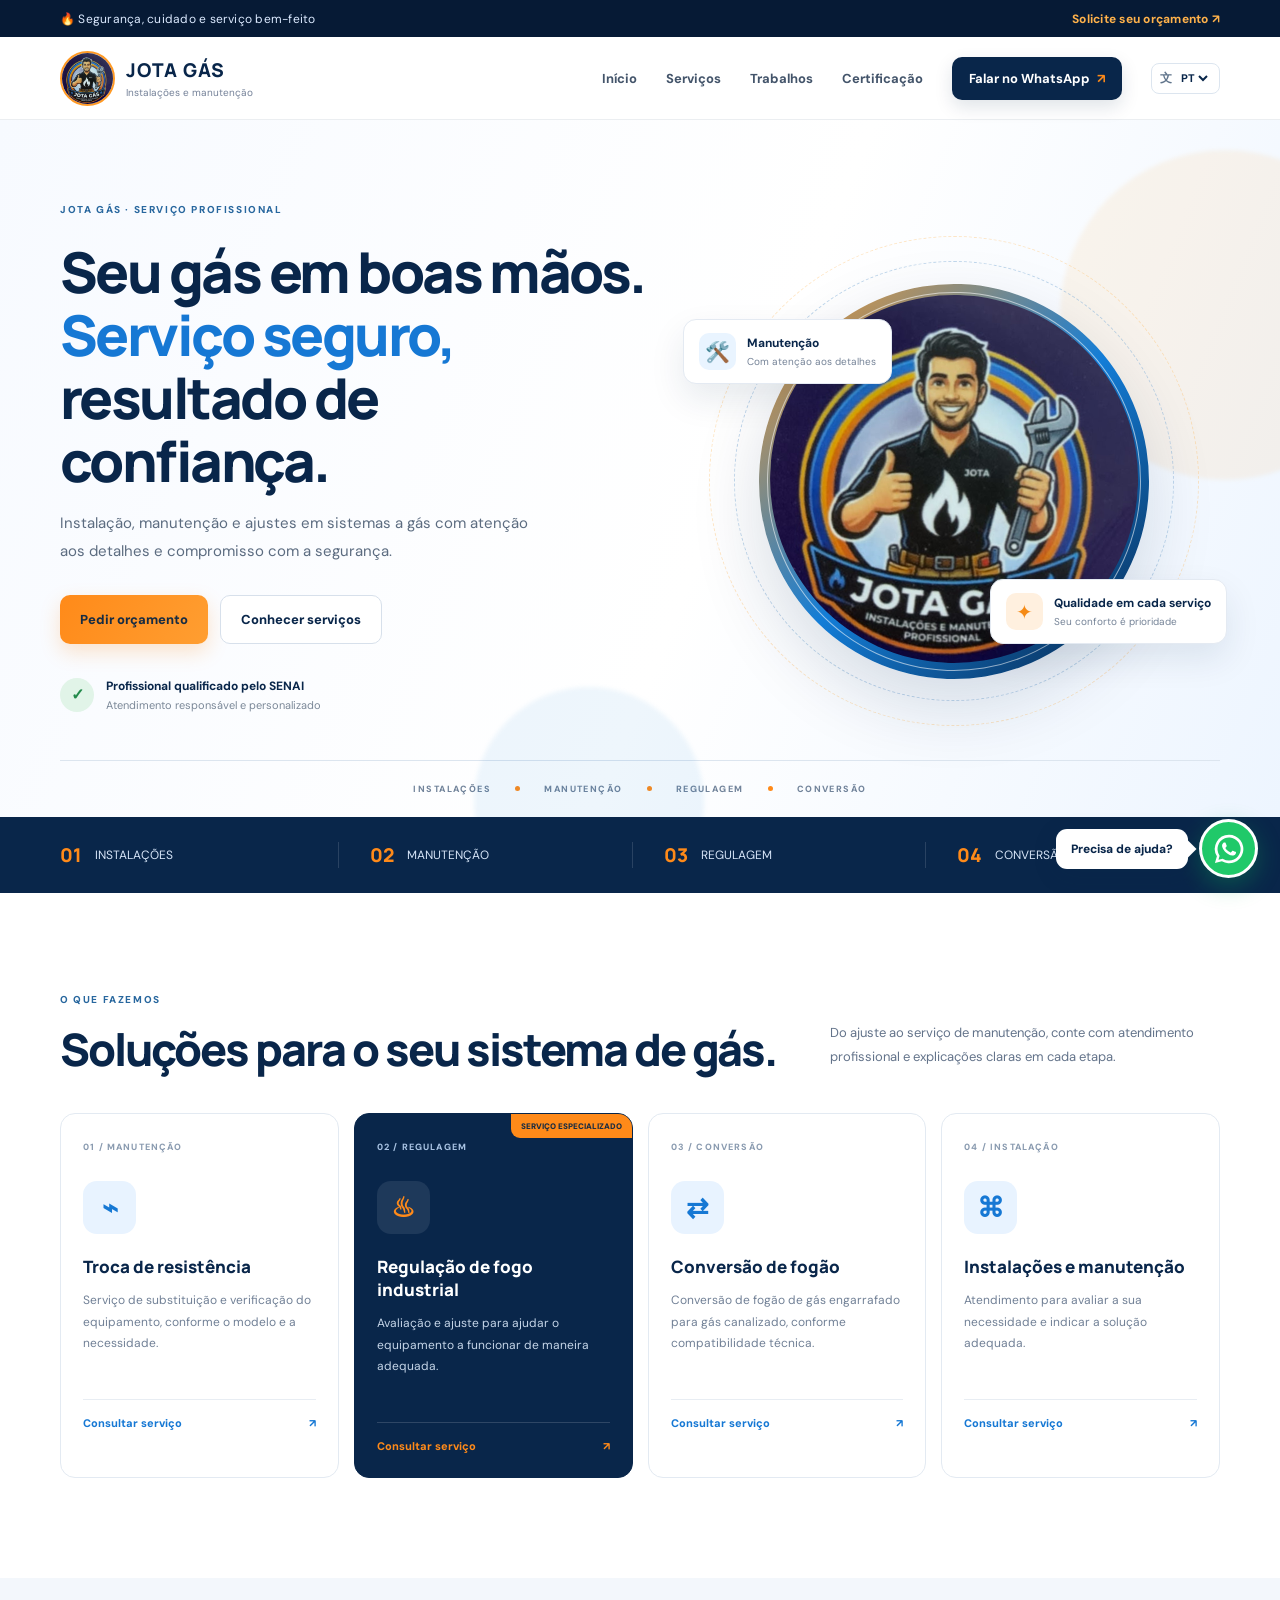
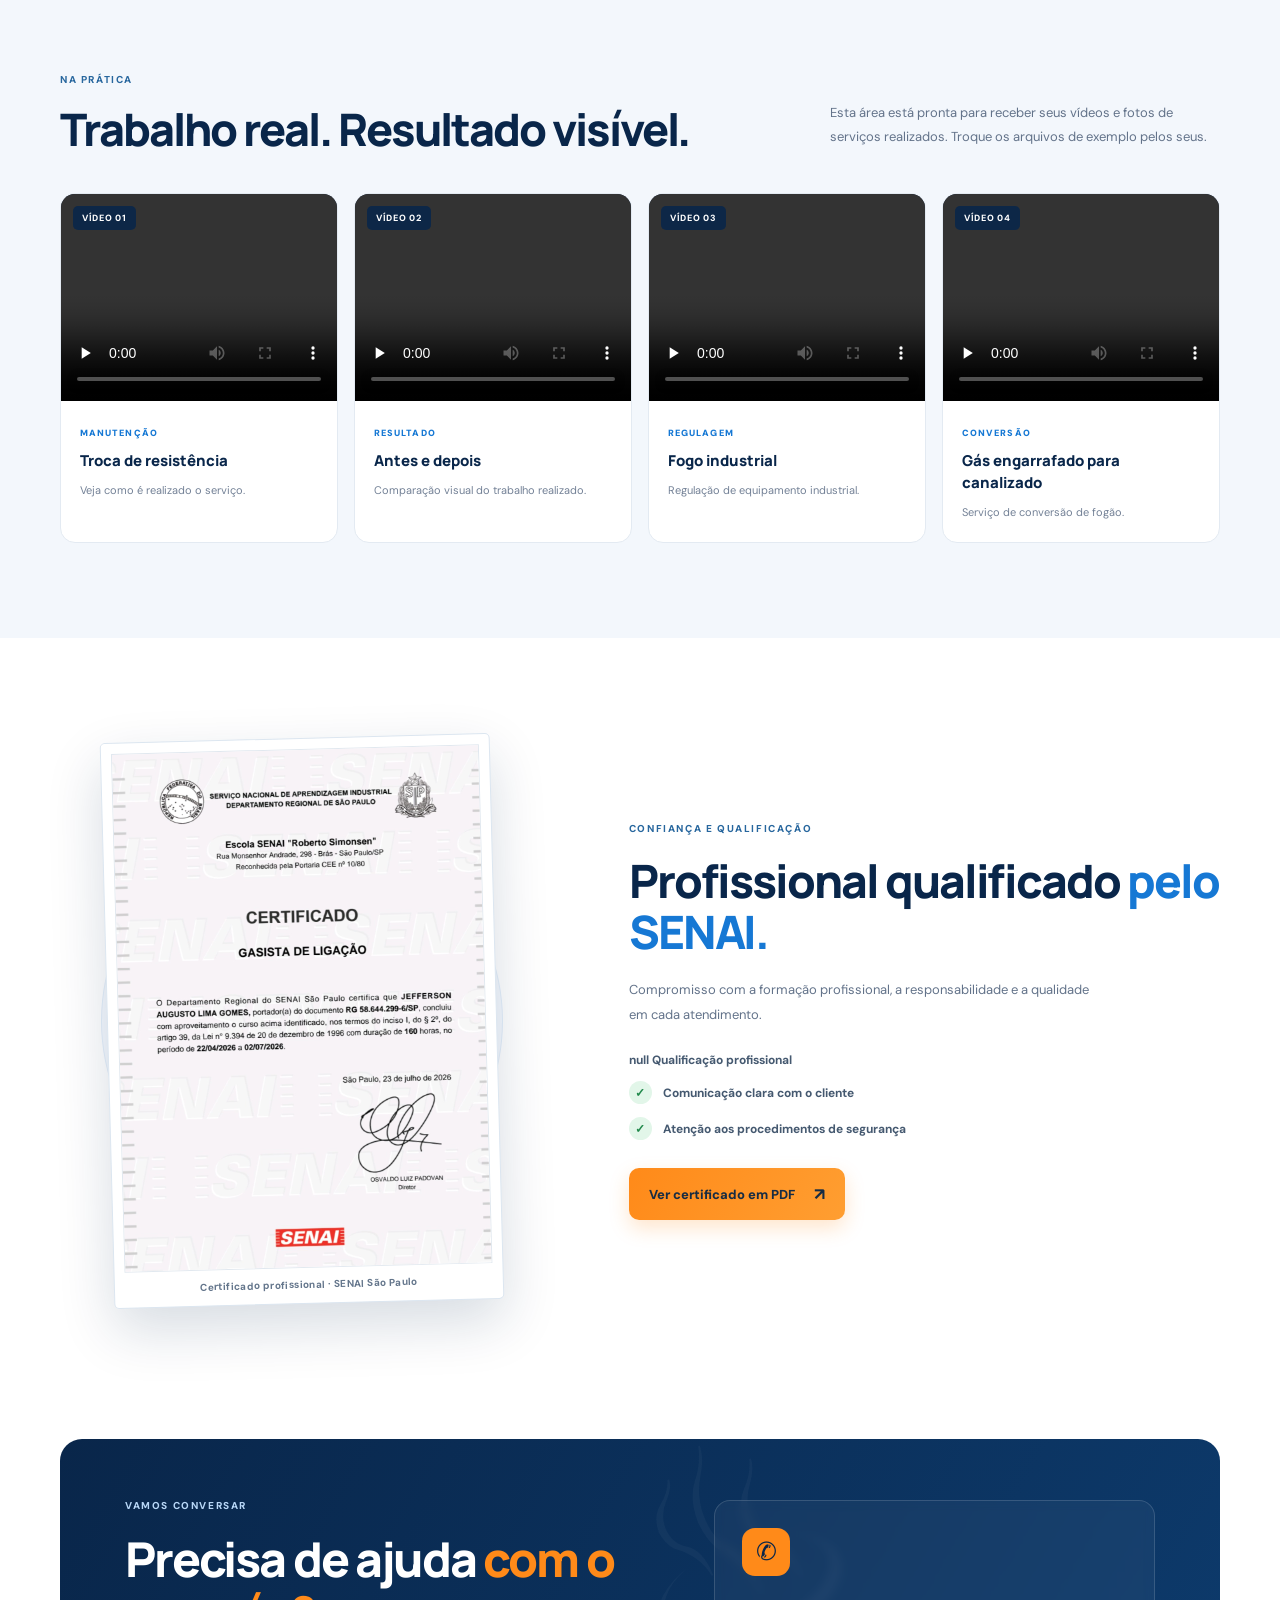
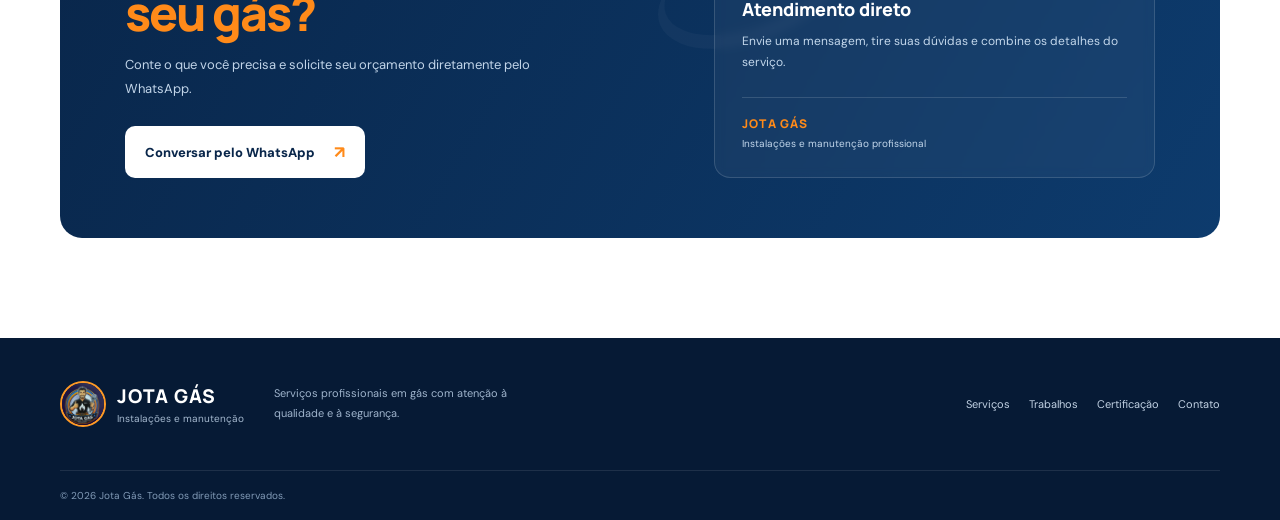
==== commit 377c9afc: "Add files via upload" ====
--- a/index.html
+++ b/index.html
@@ -86,7 +86,7 @@
           </div>
 
           <h1>
-            Sua cozinha em boas mãos.<br>
+            s.<br>
             <span>Serviço seguro,</span><br>
             resultado de confiança.
           </h1>
@@ -390,7 +390,7 @@
       </div>
     </section>
 
-    <!-- CERTIFICAÇÃO -->
+<!-- CERTIFICAÇÃO -->
         <section class="qualification" id="certificado">
       <div class="container qualification-grid">
         <div class="certificate-art reveal"><div class="certificate-real-frame"><a href="assets/certificado-senai.jpg" target="_blank" rel="noopener" aria-label="Abrir certificado SENAI em tamanho grande"><img class="certificate-real-image" src="assets/certificado-senai.jpg" alt="Certificado SENAI de Gasista de Ligação em nome de Jefferson Augusto Lima Gomes"></a><p class="certificate-caption">Certificado profissional · SENAI São Paulo</p></div><div class="cert-orbit"></div></div>
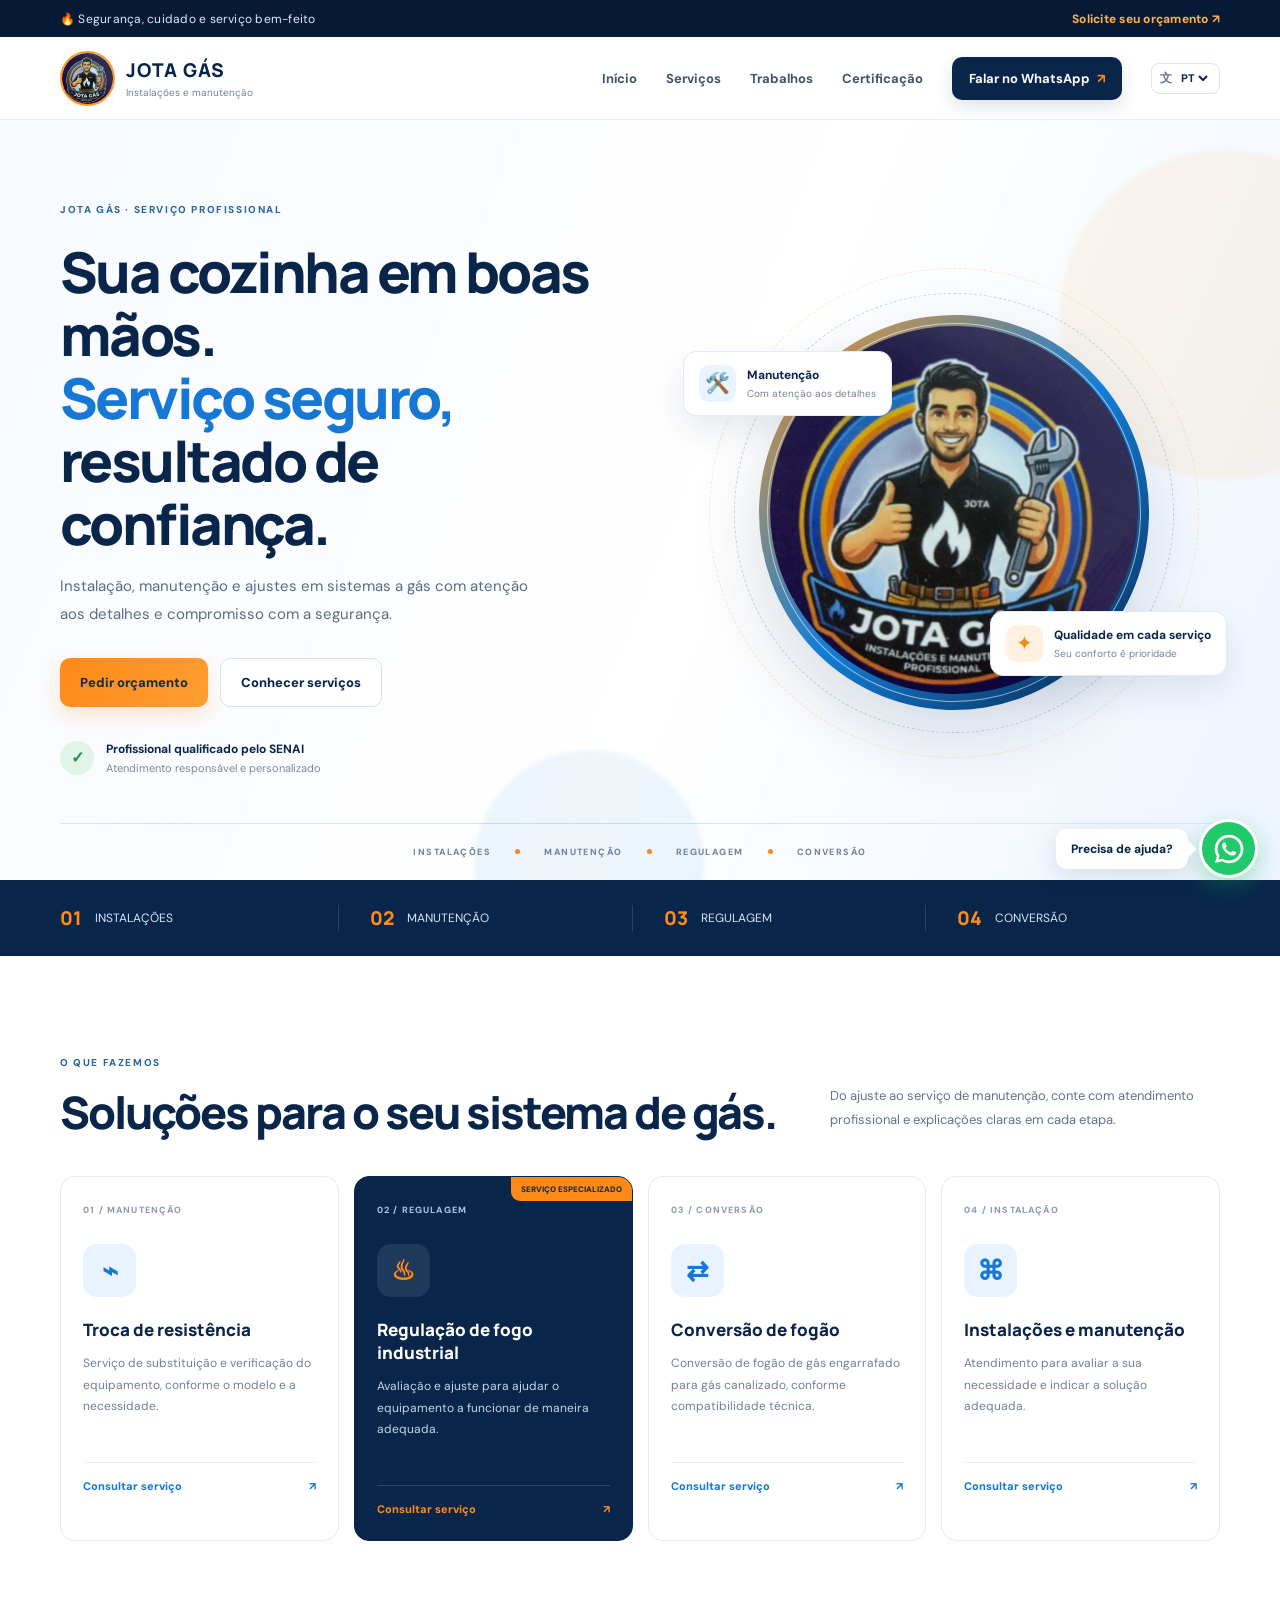
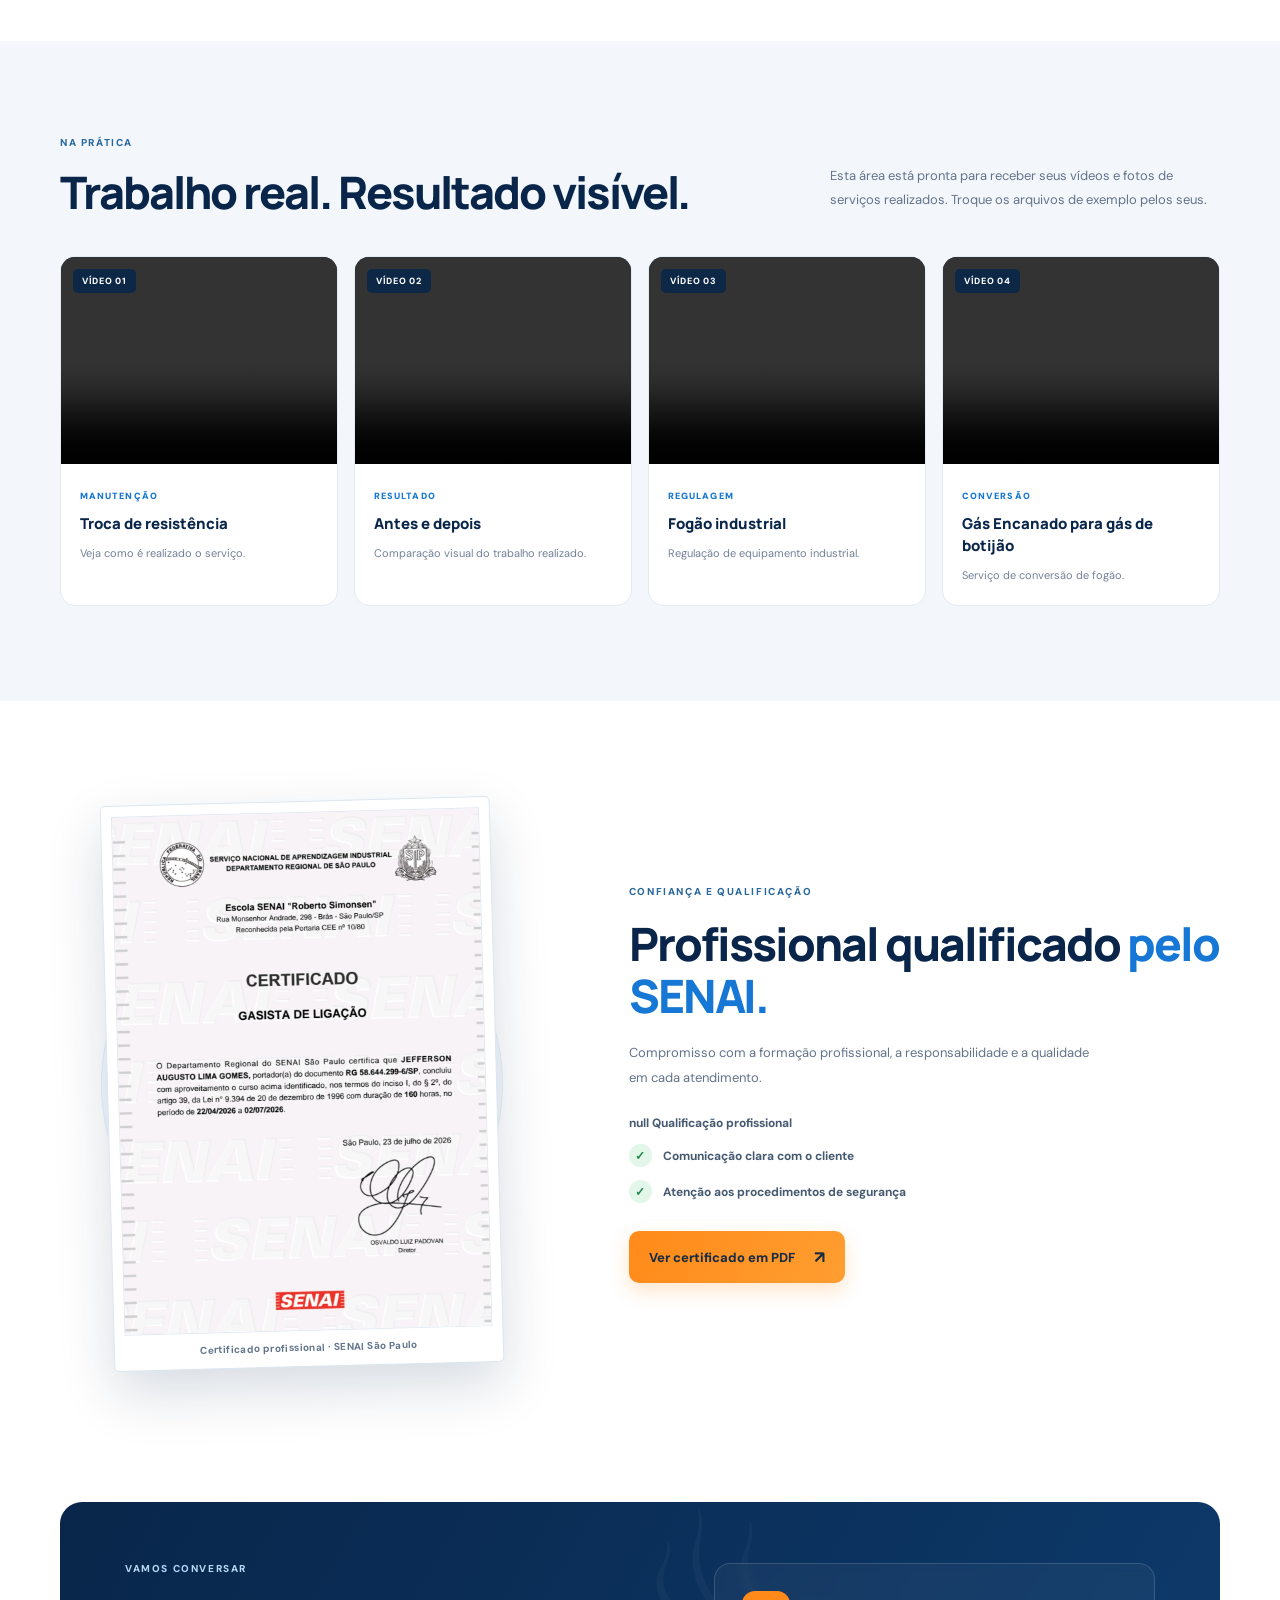
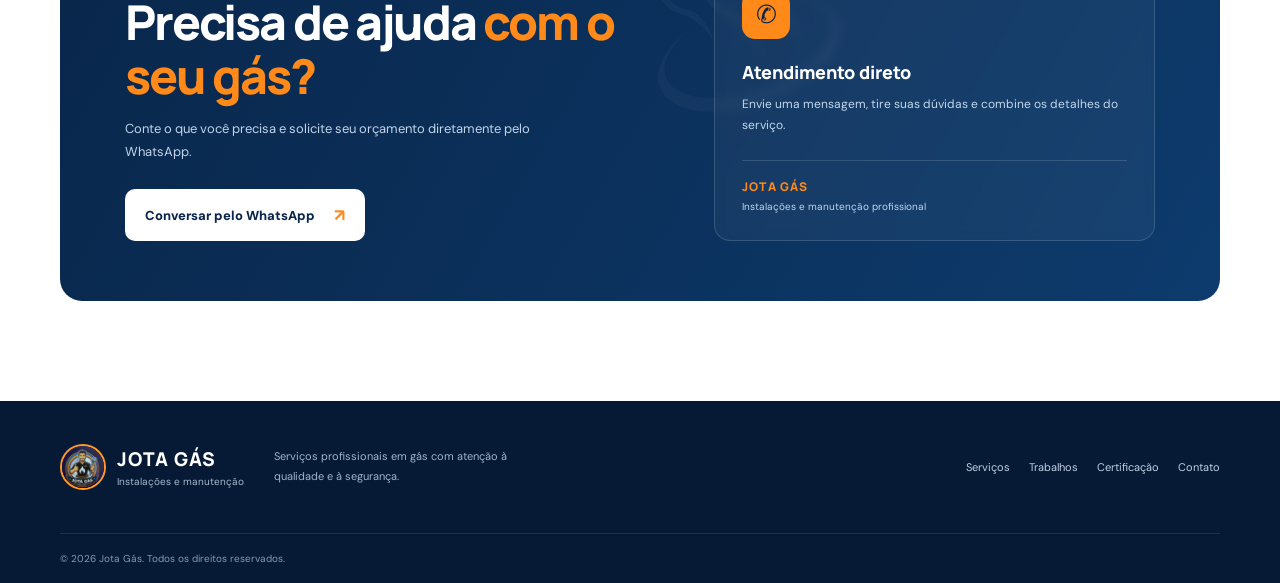
==== commit 47c3171b: "Update index.html Cambio de número de WhatsApp" ====
--- a/index.html
+++ b/index.html
@@ -490,7 +490,7 @@
   <!-- BOTÃO FLUTUANTE DO WHATSAPP -->
   <a class="whatsapp-float"
     id="floatingWhatsapp"
-    href="https://wa.me/5514998007658"
+    href="https://wa.me/5511914978413"
     target="_blank"
     rel="noopener"
     aria-label="Falar com Jota Gás pelo WhatsApp">
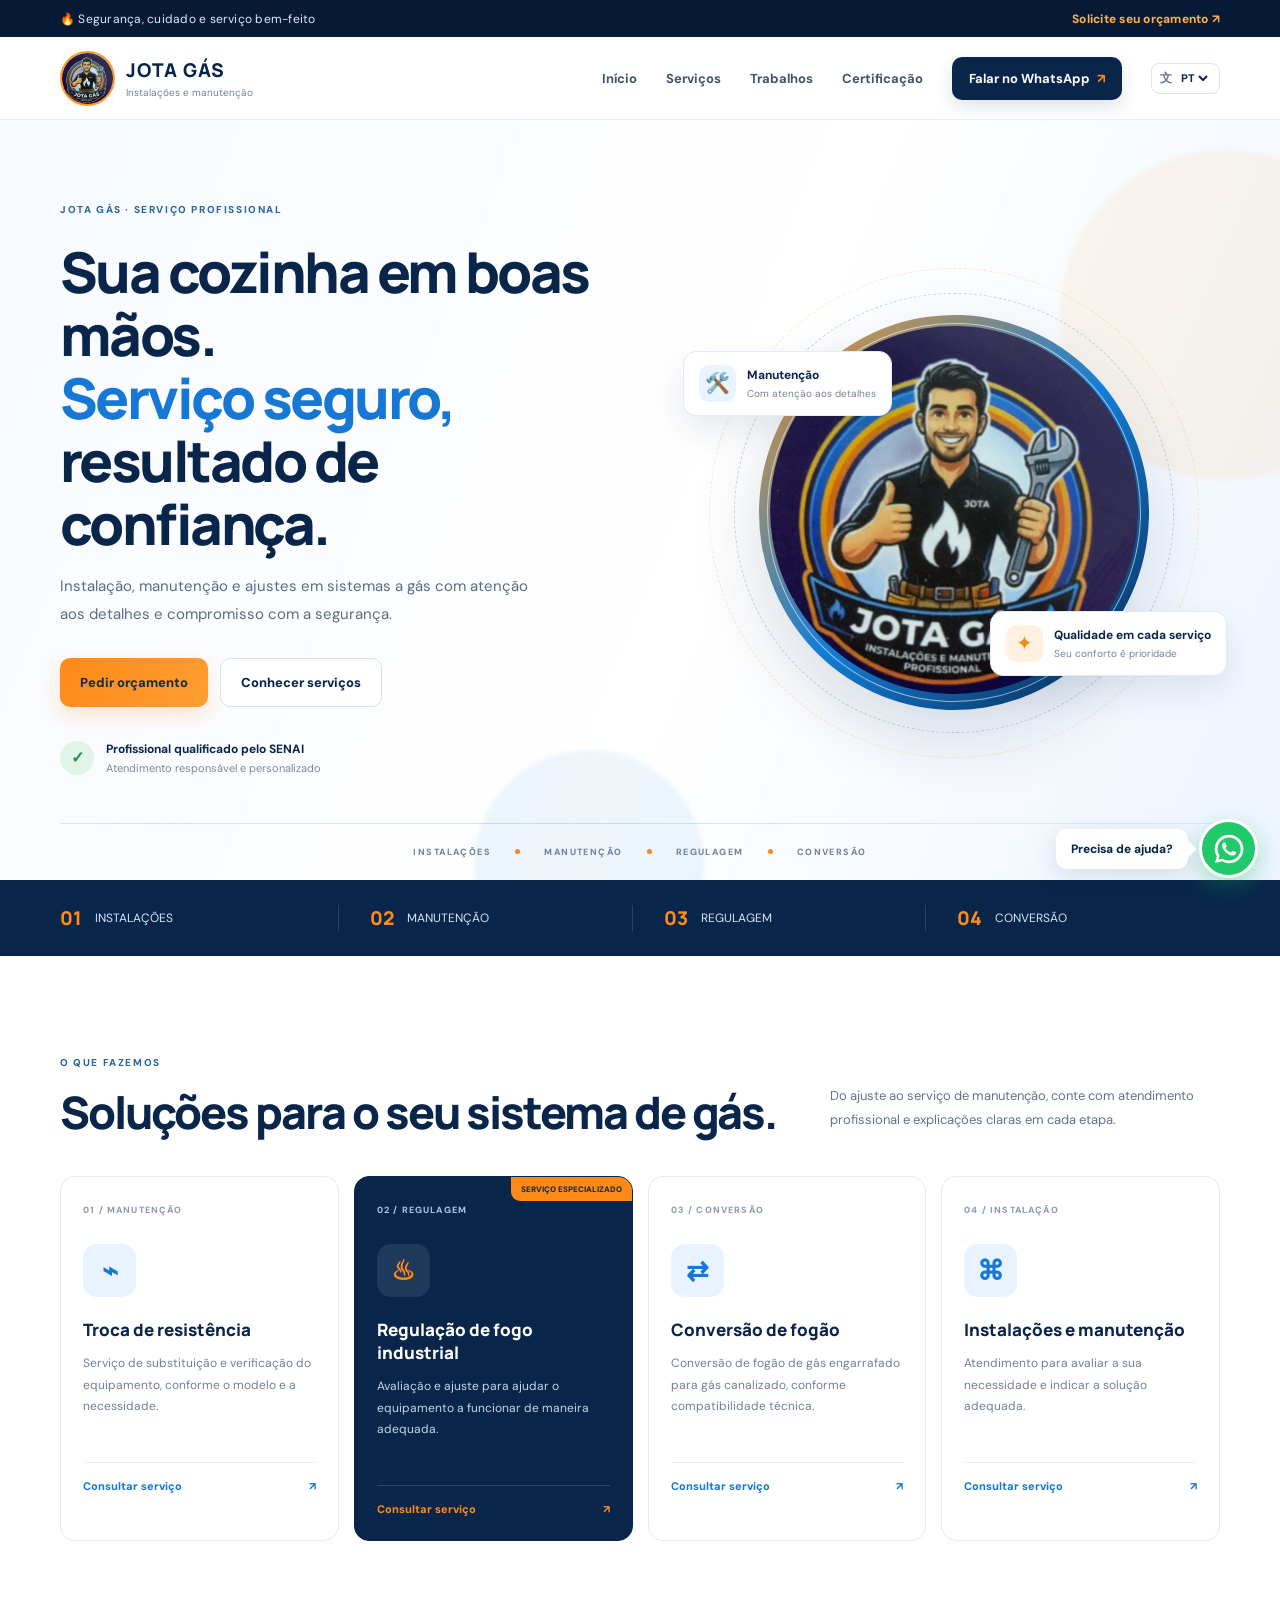
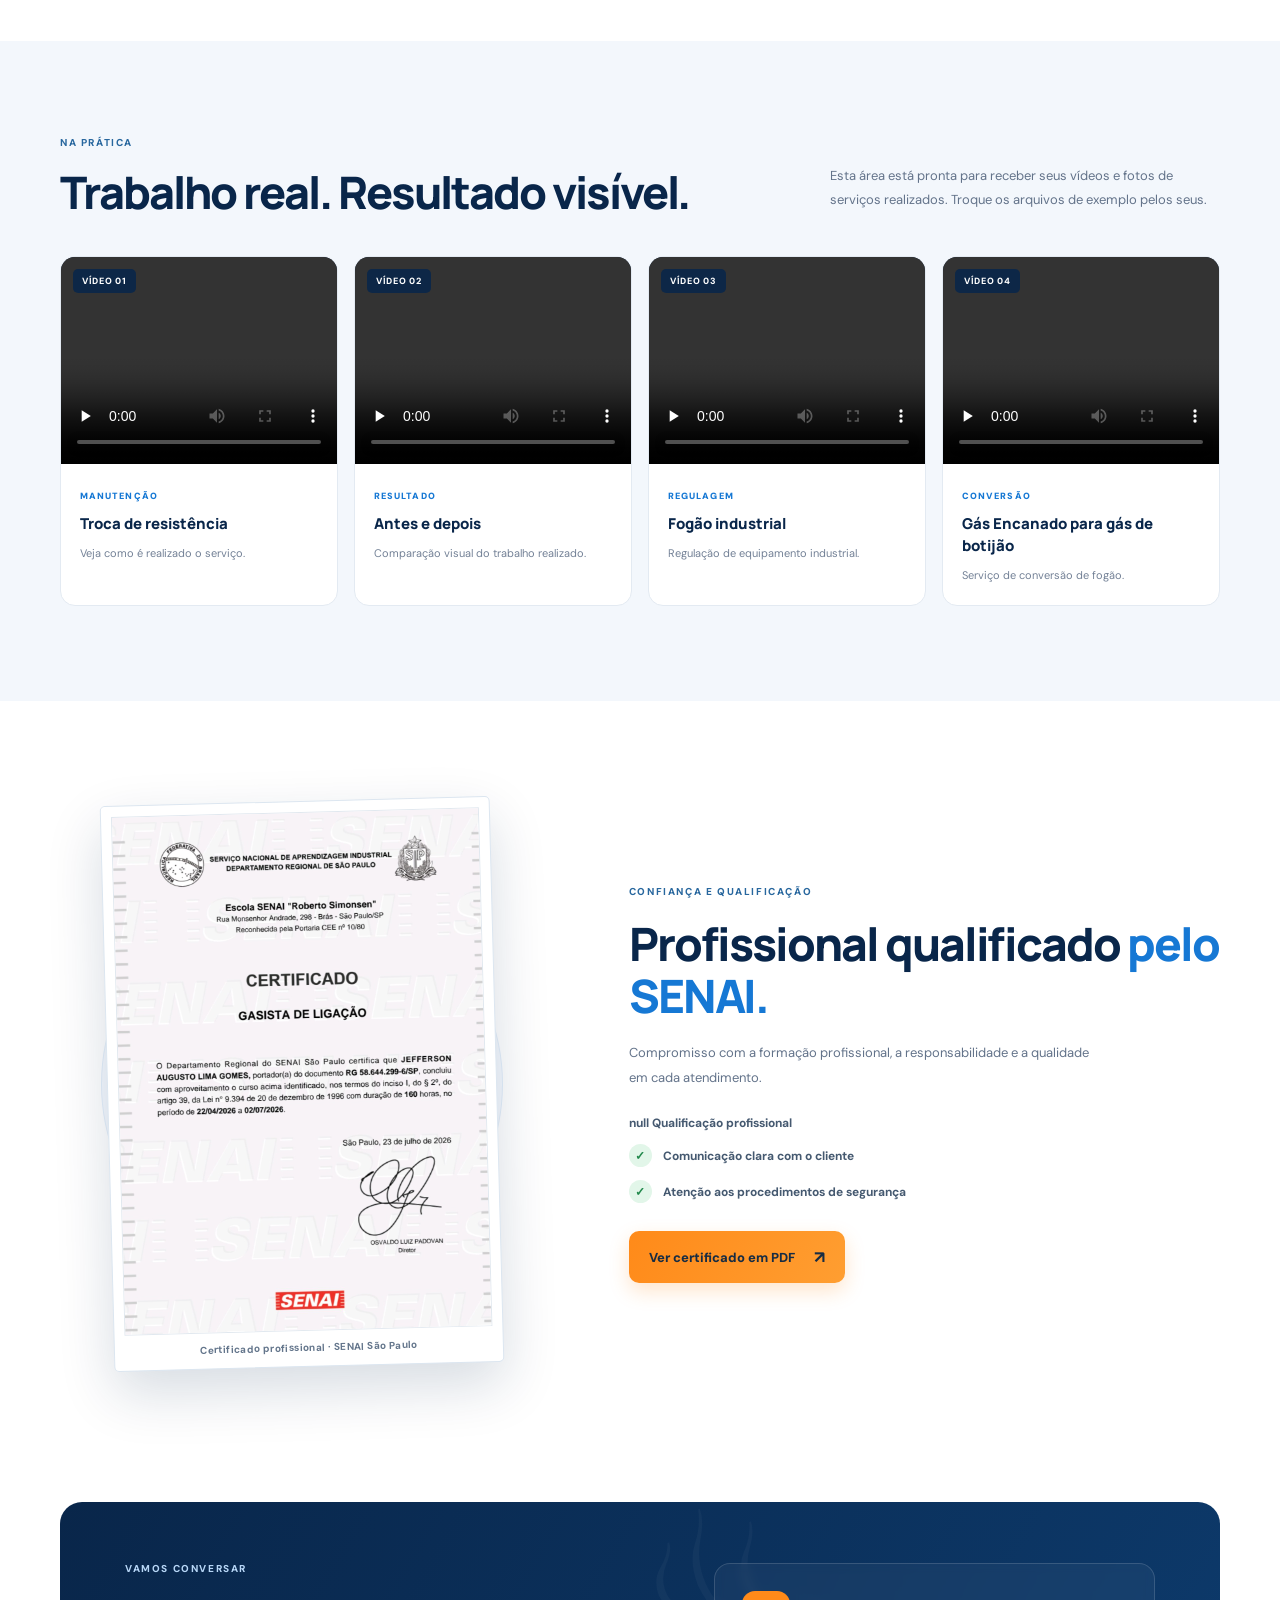
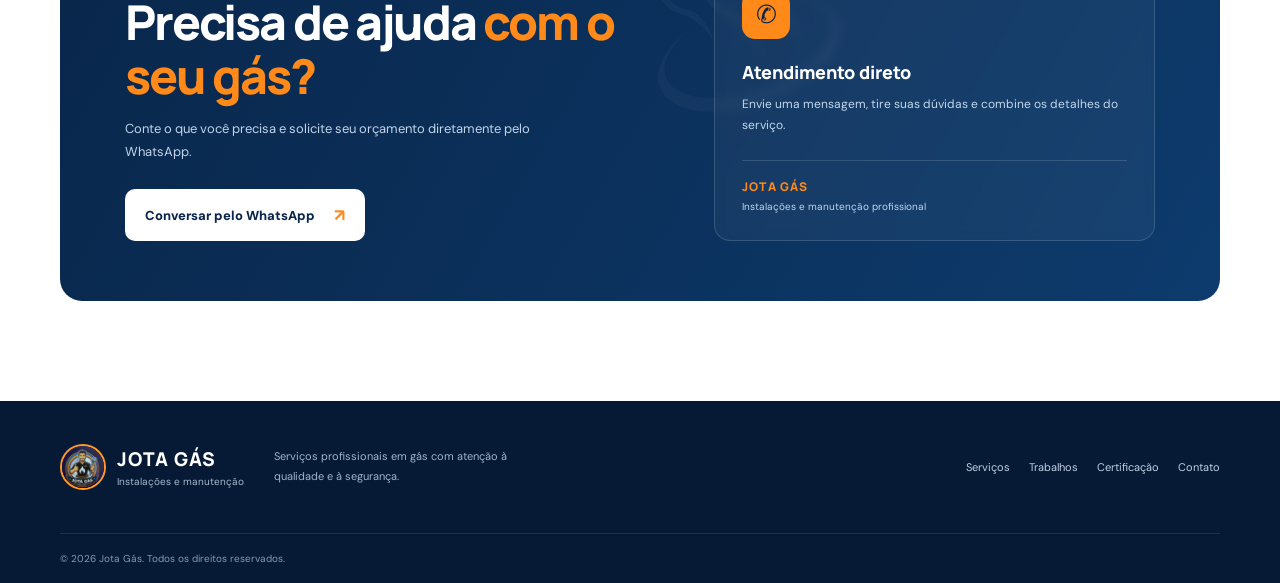
==== commit 7a78cb0b: "Update index.html" ====
--- a/index.html
+++ b/index.html
@@ -422,7 +422,7 @@
           </p>
 
           <a class="btn btn-white" id="contactWhatsapp"
-            href="https://wa.me/5514998007658"
+            href="https://wa.me/5511914978413"
             target="_blank" rel="noopener">
             Conversar pelo WhatsApp <span>↗</span>
           </a>
